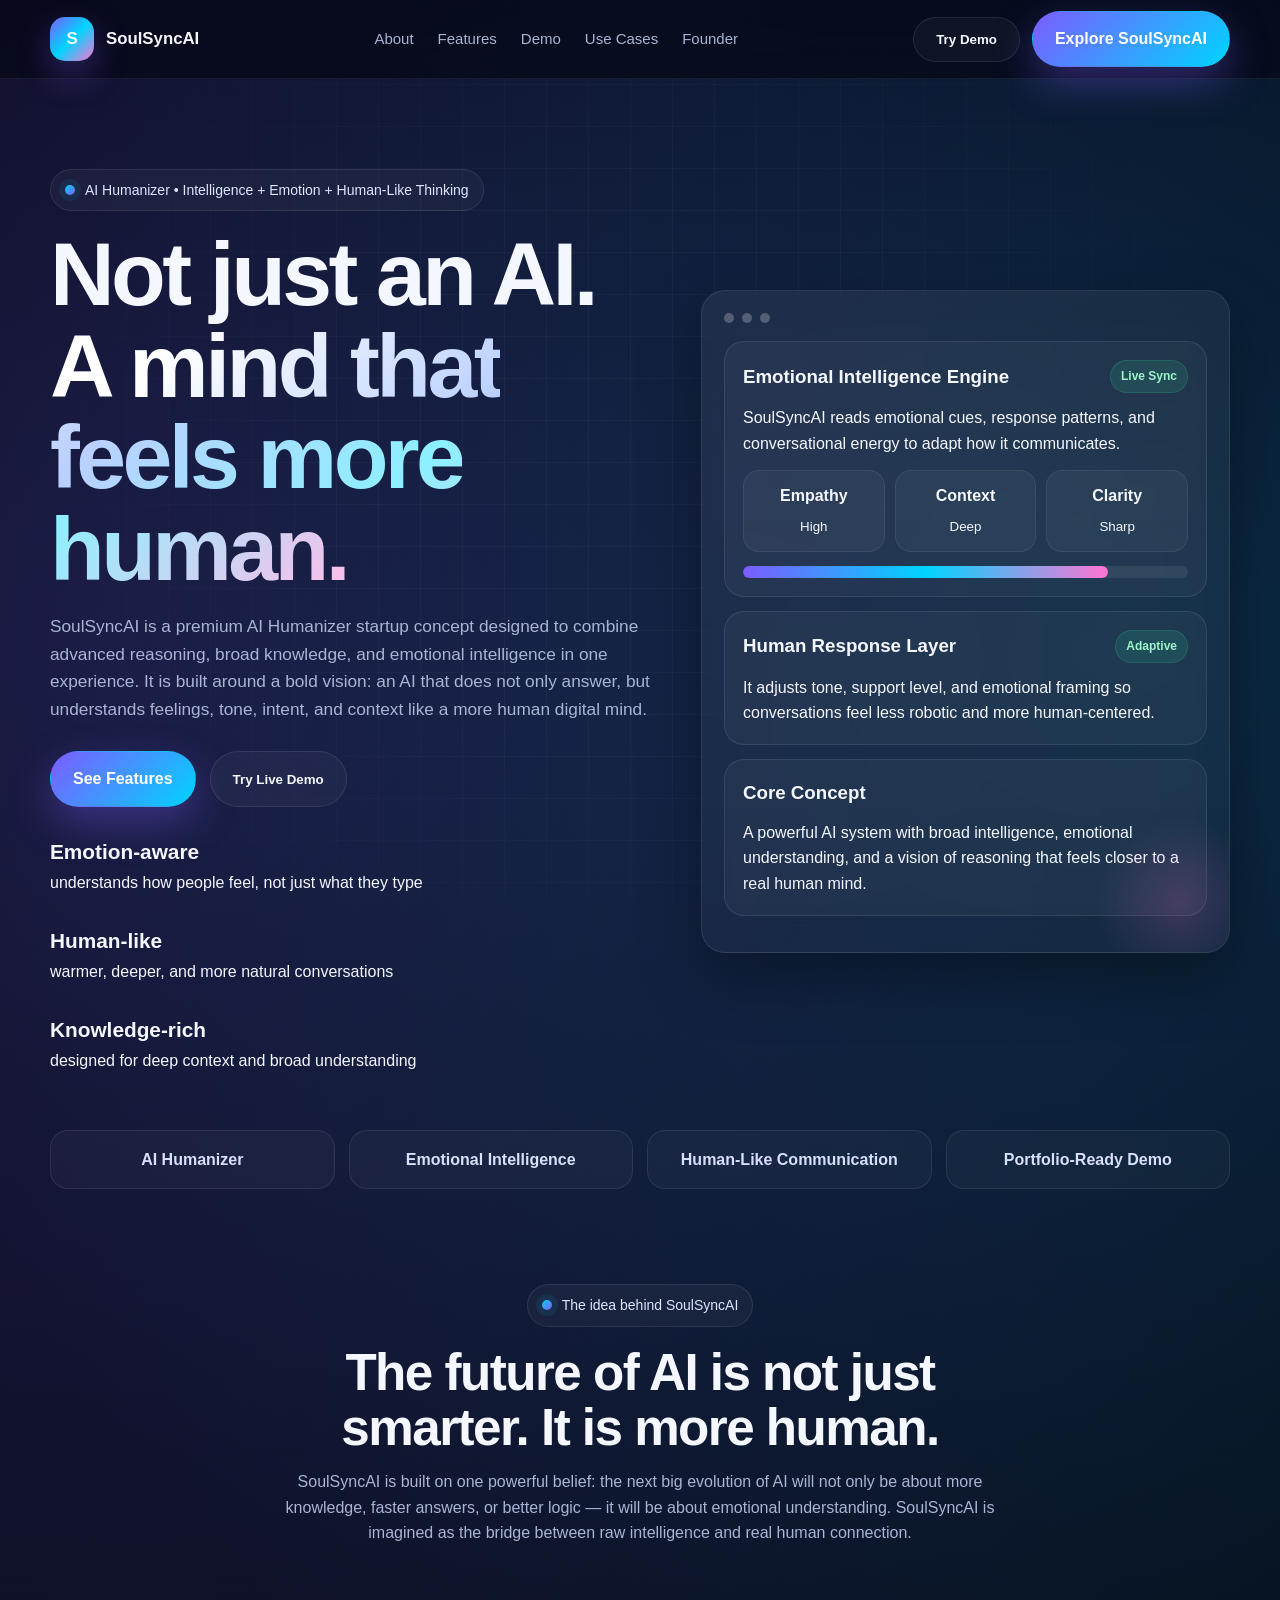
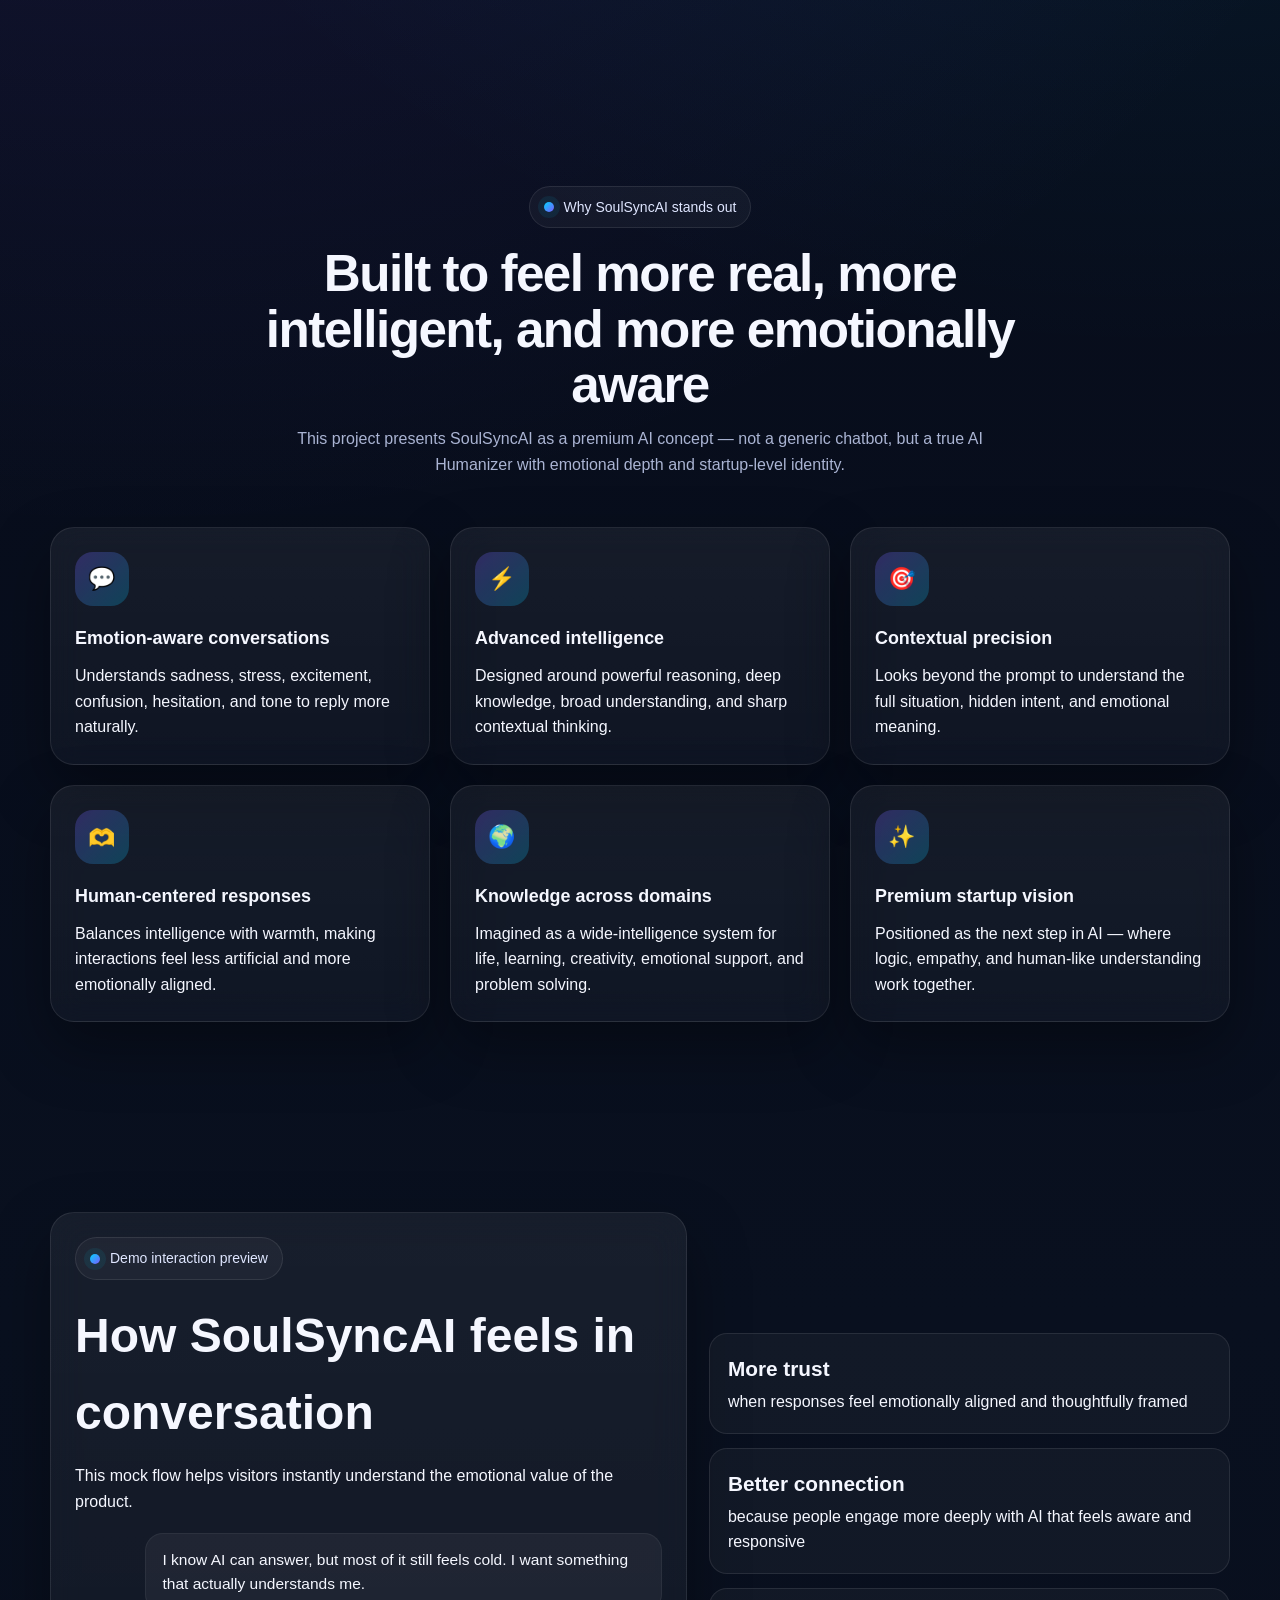
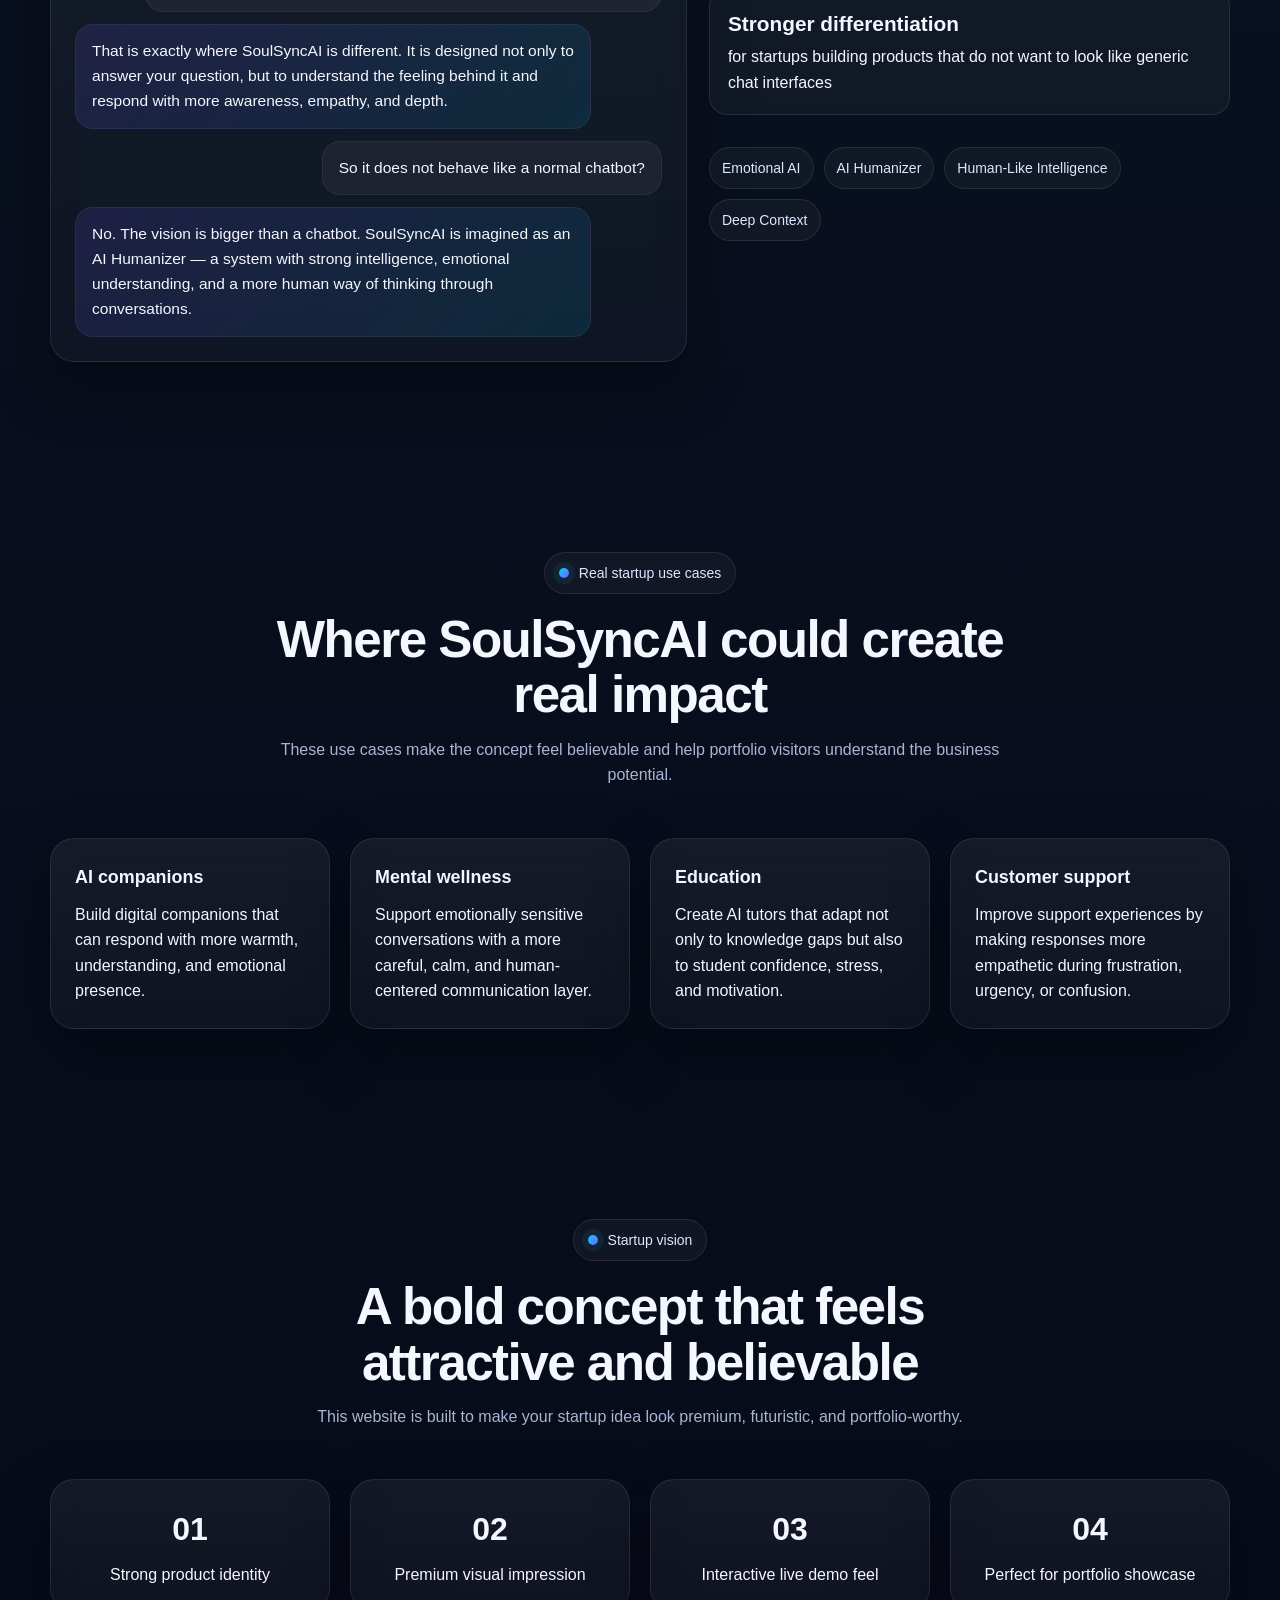
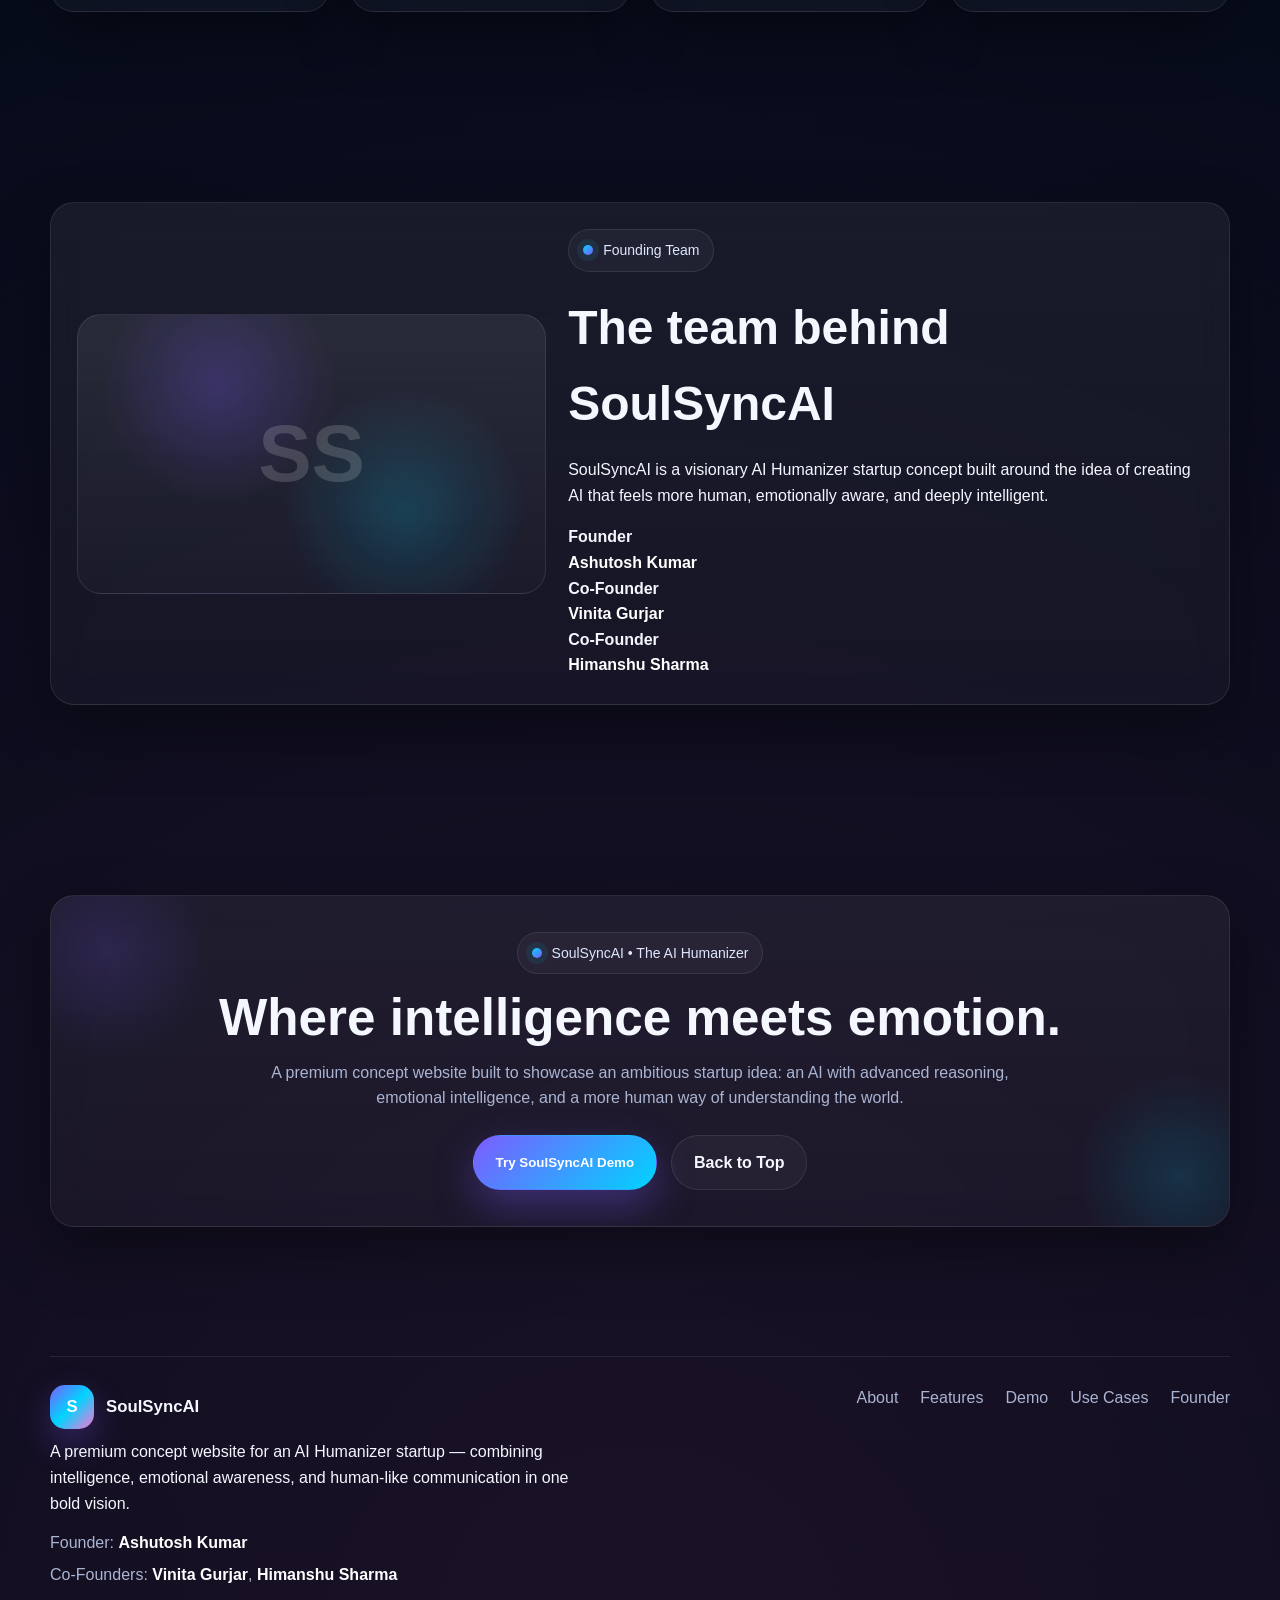
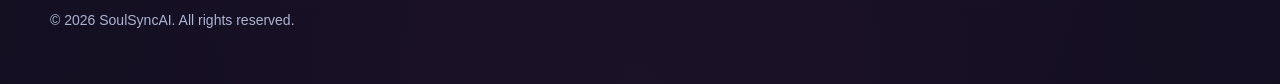
==== landingpage.html @ 304433cd "Add startup landing page" ====
<!DOCTYPE html>
<html lang="en">
<head>
  <meta charset="UTF-8" />
  <meta name="viewport" content="width=device-width, initial-scale=1.0" />
  <title>SoulSyncAI — AI Humanizer</title>
  <meta
    name="description"
    content="SoulSyncAI is an AI Humanizer concept — advanced intelligence with emotional understanding, human-like conversation, and deep contextual awareness."
  />

  <style>
    :root {
      --bg: #050816;
      --bg2: #0b1022;
      --panel: rgba(255,255,255,0.06);
      --panel2: rgba(255,255,255,0.04);
      --line: rgba(255,255,255,0.09);
      --text: #f5f7ff;
      --muted: #aab4d3;
      --soft: #dfe6ff;
      --brand: #7c5cff;
      --brand2: #00d4ff;
      --brand3: #ff74d4;
      --success: #36d99d;
      --shadow: 0 25px 60px rgba(0,0,0,0.35);
      --radius: 24px;
      --max: 1180px;
    }

    * {
      margin: 0;
      padding: 0;
      box-sizing: border-box;
    }

    html {
      scroll-behavior: smooth;
    }

    body {
      font-family: Inter, Arial, Helvetica, sans-serif;
      color: var(--text);
      background:
        radial-gradient(circle at 10% 10%, rgba(124,92,255,0.18), transparent 25%),
        radial-gradient(circle at 90% 10%, rgba(0,212,255,0.14), transparent 22%),
        radial-gradient(circle at 50% 100%, rgba(255,116,212,0.09), transparent 28%),
        linear-gradient(180deg, #050816 0%, #09101f 45%, #050816 100%);
      line-height: 1.6;
      overflow-x: hidden;
    }

    body::before {
      content: "";
      position: fixed;
      inset: 0;
      background-image:
        linear-gradient(rgba(255,255,255,0.03) 1px, transparent 1px),
        linear-gradient(90deg, rgba(255,255,255,0.03) 1px, transparent 1px);
      background-size: 42px 42px;
      mask-image: radial-gradient(circle at center, black 35%, transparent 85%);
      pointer-events: none;
      z-index: -2;
    }

    a {
      text-decoration: none;
      color: inherit;
    }

    .container {
      width: min(var(--max), calc(100% - 32px));
      margin: 0 auto;
    }

    .section {
      padding: 95px 0;
    }

    .card {
      background: linear-gradient(180deg, rgba(255,255,255,0.06), rgba(255,255,255,0.03));
      border: 1px solid var(--line);
      border-radius: var(--radius);
      box-shadow: var(--shadow);
      backdrop-filter: blur(16px);
    }

    .eyebrow {
      display: inline-flex;
      align-items: center;
      gap: 10px;
      padding: 9px 14px;
      border-radius: 999px;
      border: 1px solid var(--line);
      background: rgba(255,255,255,0.04);
      color: var(--soft);
      font-size: 14px;
    }

    .dot {
      width: 10px;
      height: 10px;
      border-radius: 999px;
      background: linear-gradient(135deg, var(--brand2), var(--brand));
      box-shadow: 0 0 0 6px rgba(0,212,255,0.08);
    }

    .btn {
      display: inline-flex;
      align-items: center;
      justify-content: center;
      gap: 10px;
      padding: 14px 22px;
      border-radius: 999px;
      font-weight: 700;
      border: 1px solid transparent;
      cursor: pointer;
      transition: 0.25s ease;
      white-space: nowrap;
    }

    .btn:hover {
      transform: translateY(-2px);
    }

    .btn-primary {
      color: white;
      background: linear-gradient(135deg, var(--brand), var(--brand2));
      box-shadow: 0 16px 40px rgba(124,92,255,0.35);
    }

    .btn-secondary {
      color: var(--text);
      border-color: var(--line);
      background: rgba(255,255,255,0.04);
    }

    .section-head {
      text-align: center;
      max-width: 760px;
      margin: 0 auto 50px;
    }

    .section-head h2 {
      font-size: clamp(2rem, 4vw, 3.5rem);
      line-height: 1.08;
      letter-spacing: -0.03em;
      margin: 18px 0 14px;
    }

    .section-head p {
      color: var(--muted);
    }

    /* Loader */
    .loader {
      position: fixed;
      inset: 0;
      background: #040612;
      display: grid;
      place-items: center;
      z-index: 5000;
      transition: opacity 0.6s ease, visibility 0.6s ease;
    }

    .loader.hide {
      opacity: 0;
      visibility: hidden;
    }

    .loader-box {
      text-align: center;
    }

    .loader-logo {
      width: 74px;
      height: 74px;
      margin: 0 auto 18px;
      border-radius: 22px;
      display: grid;
      place-items: center;
      background: linear-gradient(135deg, var(--brand), var(--brand2), var(--brand3));
      font-size: 28px;
      font-weight: 900;
      box-shadow: 0 18px 40px rgba(124,92,255,0.35);
      animation: pulse 1.4s infinite ease-in-out;
    }

    .loader-line {
      width: 220px;
      height: 10px;
      border-radius: 999px;
      background: rgba(255,255,255,0.08);
      overflow: hidden;
      margin-top: 16px;
    }

    .loader-line span {
      display: block;
      width: 40%;
      height: 100%;
      border-radius: inherit;
      background: linear-gradient(90deg, var(--brand), var(--brand2), var(--brand3));
      animation: loading 1.3s infinite ease-in-out;
    }

    @keyframes pulse {
      0%,100% { transform: scale(1); }
      50% { transform: scale(1.06); }
    }

    @keyframes loading {
      0% { transform: translateX(-100%); }
      100% { transform: translateX(350%); }
    }

    /* Navbar */
    .nav {
      position: sticky;
      top: 0;
      z-index: 1000;
      background: rgba(5,8,22,0.7);
      backdrop-filter: blur(16px);
      border-bottom: 1px solid rgba(255,255,255,0.07);
    }

    .nav-inner {
      min-height: 78px;
      display: flex;
      align-items: center;
      justify-content: space-between;
      gap: 16px;
    }

    .brand {
      display: flex;
      align-items: center;
      gap: 12px;
      font-weight: 800;
      font-size: 1.05rem;
    }

    .brand-mark {
      width: 44px;
      height: 44px;
      border-radius: 15px;
      display: grid;
      place-items: center;
      font-weight: 900;
      background: linear-gradient(135deg, var(--brand), var(--brand2), var(--brand3));
      box-shadow: 0 14px 34px rgba(124,92,255,0.32);
    }

    .nav-links {
      display: flex;
      gap: 24px;
      color: var(--muted);
      font-size: 15px;
    }

    .nav-links a:hover {
      color: var(--text);
    }

    .nav-actions {
      display: flex;
      gap: 12px;
      align-items: center;
    }

    .menu-btn {
      display: none;
      border: 1px solid var(--line);
      background: rgba(255,255,255,0.04);
      color: var(--text);
      padding: 10px 12px;
      border-radius: 14px;
      cursor: pointer;
    }

    /* Hero */
    .hero {
      padding: 90px 0 40px;
      position: relative;
    }

    .hero-grid {
      display: grid;
      grid-template-columns: 1.08fr 0.92fr;
      gap: 30px;
      align-items: center;
    }

    .hero-copy h1 {
      font-size: clamp(3rem, 7vw, 5.8rem);
      line-height: 1.02;
      letter-spacing: -0.04em;
      margin: 18px 0;
    }

    .hero-copy h1 span {
      background: linear-gradient(135deg, #ffffff 12%, #bad0ff 42%, #8cf0ff 70%, #ffbde9 100%);
      -webkit-background-clip: text;
      background-clip: text;
      color: transparent;
    }

    .hero-copy p {
      color: var(--muted);
      max-width: 700px;
      font-size: 1.08rem;
      margin-bottom: 28px;
    }

    .hero-actions {
      display: flex;
      flex-wrap: wrap;
      gap: 14px;
      margin-bottom: 28px;
    }

    .hero-stats {
      display: flex;
      flex-wrap: wrap;
      gap: 28px;
    }

    .hero-stats strong {
      display: block;
      font-size: 1.3rem;
      color: var(--text);
      margin-bottom: 2px;
    }

    .hero-panel {
      padding: 22px;
      overflow: hidden;
      position: relative;
    }

    .hero-panel::after {
      content: "";
      position: absolute;
      width: 180px;
      height: 180px;
      right: -40px;
      bottom: -40px;
      border-radius: 999px;
      background: radial-gradient(circle, rgba(255,116,212,0.18), transparent 66%);
      pointer-events: none;
    }

    .window-head {
      display: flex;
      gap: 8px;
      margin-bottom: 18px;
    }

    .window-head span {
      width: 10px;
      height: 10px;
      border-radius: 999px;
      background: rgba(255,255,255,0.24);
    }

    .panel-block {
      padding: 18px;
      border-radius: 20px;
      border: 1px solid var(--line);
      background: rgba(255,255,255,0.04);
      margin-bottom: 14px;
    }

    .panel-top {
      display: flex;
      justify-content: space-between;
      align-items: center;
      gap: 12px;
      margin-bottom: 12px;
    }

    .live-chip {
      padding: 6px 10px;
      border-radius: 999px;
      background: rgba(54,217,157,0.12);
      border: 1px solid rgba(54,217,157,0.18);
      color: #9ef4c9;
      font-size: 12px;
      font-weight: 800;
    }

    .emotion-grid {
      display: grid;
      grid-template-columns: repeat(3, 1fr);
      gap: 10px;
      margin-top: 14px;
    }

    .emotion-chip {
      text-align: center;
      padding: 12px;
      border-radius: 16px;
      background: rgba(255,255,255,0.04);
      border: 1px solid rgba(255,255,255,0.08);
    }

    .emotion-chip strong {
      display: block;
      margin-bottom: 4px;
    }

    .bar {
      height: 12px;
      border-radius: 999px;
      background: rgba(255,255,255,0.08);
      overflow: hidden;
      margin-top: 14px;
    }

    .bar span {
      display: block;
      width: 82%;
      height: 100%;
      border-radius: inherit;
      background: linear-gradient(90deg, var(--brand), var(--brand2), var(--brand3));
    }

    .proof-strip {
      display: grid;
      grid-template-columns: repeat(4, 1fr);
      gap: 14px;
      margin-top: 16px;
    }

    .proof-pill {
      padding: 16px;
      text-align: center;
      border-radius: 18px;
      border: 1px solid var(--line);
      background: rgba(255,255,255,0.03);
      color: #d8dff9;
      font-weight: 650;
    }

    /* Feature grid */
    .feature-grid, .usecase-grid, .stats-grid {
      display: grid;
      gap: 20px;
    }

    .feature-grid {
      grid-template-columns: repeat(3, 1fr);
    }

    .usecase-grid {
      grid-template-columns: repeat(4, 1fr);
    }

    .stats-grid {
      grid-template-columns: repeat(4, 1fr);
    }

    .feature-card, .usecase-card, .stat-card {
      padding: 24px;
    }

    .icon {
      width: 54px;
      height: 54px;
      border-radius: 18px;
      display: grid;
      place-items: center;
      margin-bottom: 18px;
      font-size: 22px;
      background: linear-gradient(135deg, rgba(124,92,255,0.28), rgba(0,212,255,0.22));
    }

    .feature-card h3, .usecase-card h3 {
      margin-bottom: 10px;
      font-size: 1.12rem;
    }

    /* Demo */
    .showcase {
      display: grid;
      grid-template-columns: 1.1fr 0.9fr;
      gap: 22px;
      align-items: center;
    }

    .conversation-box {
      padding: 24px;
    }

    .conversation {
      display: grid;
      gap: 12px;
      margin-top: 18px;
    }

    .bubble {
      max-width: 88%;
      padding: 14px 16px;
      border-radius: 18px;
      font-size: 0.97rem;
      border: 1px solid rgba(255,255,255,0.06);
    }

    .bubble.user {
      margin-left: auto;
      background: rgba(255,255,255,0.05);
    }

    .bubble.ai {
      background: linear-gradient(135deg, rgba(124,92,255,0.14), rgba(0,212,255,0.10));
    }

    .metric-stack {
      display: grid;
      gap: 14px;
    }

    .metric-card {
      padding: 18px;
      border-radius: 18px;
      border: 1px solid var(--line);
      background: rgba(255,255,255,0.04);
    }

    .metric-card strong {
      display: block;
      font-size: 1.3rem;
      margin-bottom: 4px;
    }

    .tag-list {
      display: flex;
      flex-wrap: wrap;
      gap: 10px;
      margin-top: 18px;
    }

    .tag {
      padding: 9px 12px;
      border-radius: 999px;
      background: rgba(255,255,255,0.04);
      border: 1px solid var(--line);
      color: var(--soft);
      font-size: 14px;
    }

    .stat-card {
      text-align: center;
    }

    .stat-card h3 {
      font-size: 2rem;
      margin-bottom: 6px;
    }

    /* Founder */
    .founder-box {
      display: grid;
      grid-template-columns: 0.85fr 1.15fr;
      gap: 22px;
      align-items: center;
      padding: 26px;
    }

    .founder-photo {
      min-height: 280px;
      border-radius: 24px;
      border: 1px solid var(--line);
      background:
        radial-gradient(circle at 30% 25%, rgba(124,92,255,0.25), transparent 30%),
        radial-gradient(circle at 70% 70%, rgba(0,212,255,0.18), transparent 32%),
        linear-gradient(180deg, rgba(255,255,255,0.08), rgba(255,255,255,0.02));
      display: grid;
      place-items: center;
      font-size: 80px;
      font-weight: 900;
      color: rgba(255,255,255,0.16);
    }

    /* CTA */
    .cta {
      padding: 36px;
      text-align: center;
      position: relative;
      overflow: hidden;
    }

    .cta::before,
    .cta::after {
      content: "";
      position: absolute;
      border-radius: 999px;
      pointer-events: none;
    }

    .cta::before {
      width: 230px;
      height: 230px;
      left: -60px;
      top: -60px;
      background: radial-gradient(circle, rgba(124,92,255,0.16), transparent 66%);
    }

    .cta::after {
      width: 220px;
      height: 220px;
      right: -60px;
      bottom: -60px;
      background: radial-gradient(circle, rgba(0,212,255,0.14), transparent 66%);
    }

    .cta h2 {
      font-size: clamp(2rem, 4vw, 3.2rem);
      line-height: 1.08;
      margin: 16px 0 14px;
    }

    footer {
      padding: 34px 0 52px;
    }

    .footer-grid {
      display: grid;
      grid-template-columns: 1.1fr 0.9fr;
      gap: 20px;
      padding-top: 28px;
      border-top: 1px solid var(--line);
    }

    .footer-links {
      display: flex;
      justify-content: flex-end;
      gap: 22px;
      flex-wrap: wrap;
      color: var(--muted);
    }

    /* Modal */
    .modal {
      position: fixed;
      inset: 0;
      background: rgba(4, 7, 18, 0.76);
      display: none;
      align-items: center;
      justify-content: center;
      padding: 20px;
      z-index: 3000;
    }

    .modal.show {
      display: flex;
    }

    .modal-card {
      width: min(720px, 100%);
      border-radius: 28px;
      border: 1px solid var(--line);
      background: linear-gradient(180deg, rgba(12,18,35,0.96), rgba(7,11,24,0.96));
      box-shadow: 0 30px 70px rgba(0,0,0,0.45);
      overflow: hidden;
    }

    .modal-head {
      display: flex;
      justify-content: space-between;
      align-items: center;
      padding: 18px 20px;
      border-bottom: 1px solid var(--line);
    }

    .close-btn {
      background: transparent;
      border: none;
      color: var(--text);
      font-size: 24px;
      cursor: pointer;
    }

    .demo-body {
      padding: 20px;
    }

    .demo-screen {
      min-height: 280px;
      border-radius: 20px;
      border: 1px solid var(--line);
      background: rgba(255,255,255,0.03);
      padding: 16px;
      margin-bottom: 16px;
      display: grid;
      gap: 12px;
      align-content: start;
    }

    .demo-bubble {
      max-width: 86%;
      padding: 12px 14px;
      border-radius: 16px;
      border: 1px solid rgba(255,255,255,0.06);
      font-size: 0.95rem;
    }

    .demo-bubble.user {
      margin-left: auto;
      background: rgba(255,255,255,0.06);
    }

    .demo-bubble.ai {
      background: linear-gradient(135deg, rgba(124,92,255,0.16), rgba(0,212,255,0.10));
    }

    .demo-actions {
      display: flex;
      flex-wrap: wrap;
      gap: 10px;
    }

    .demo-chip {
      padding: 10px 14px;
      border-radius: 999px;
      border: 1px solid var(--line);
      background: rgba(255,255,255,0.04);
      color: var(--soft);
      cursor: pointer;
      font-size: 14px;
      transition: 0.2s ease;
    }

    .demo-chip:hover {
      transform: translateY(-2px);
      border-color: rgba(124,92,255,0.45);
    }

    /* Reveal */
    .fade-up {
      opacity: 0;
      transform: translateY(28px);
      transition: opacity 0.8s ease, transform 0.8s ease;
    }

    .fade-up.show {
      opacity: 1;
      transform: translateY(0);
    }

    @media (max-width: 1080px) {
      .hero-grid,
      .feature-grid,
      .usecase-grid,
      .stats-grid,
      .proof-strip,
      .showcase,
      .founder-box,
      .footer-grid {
        grid-template-columns: repeat(2, 1fr);
      }

      .showcase,
      .founder-box {
        grid-template-columns: 1fr;
      }
    }

    @media (max-width: 820px) {
      .nav-inner {
        flex-wrap: wrap;
        padding: 14px 0;
      }

      .menu-btn {
        display: inline-flex;
      }

      .nav-links {
        display: none;
        width: 100%;
        flex-direction: column;
        align-items: flex-start;
        gap: 12px;
        padding: 10px 0 6px;
      }

      .nav-links.show {
        display: flex;
      }

      .nav-actions {
        margin-left: auto;
      }

      .hero-grid,
      .feature-grid,
      .usecase-grid,
      .stats-grid,
      .proof-strip,
      .footer-grid {
        grid-template-columns: 1fr;
      }

      .hero {
        padding-top: 48px;
      }

      .hero-copy h1 {
        font-size: clamp(2.5rem, 10vw, 4rem);
      }

      .emotion-grid {
        grid-template-columns: 1fr;
      }

      .footer-links {
        justify-content: flex-start;
      }
    }
  </style>
</head>
<body>

  <!-- Loader -->
  <div class="loader" id="loader">
    <div class="loader-box">
      <div class="brand-mark">
  <svg viewBox="0 0 64 64" aria-hidden="true">
    <defs>
      <linearGradient id="soulsyncGrad" x1="0%" y1="0%" x2="100%" y2="100%">
        <stop offset="0%" stop-color="#7c5cff"/>
        <stop offset="50%" stop-color="#00d4ff"/>
        <stop offset="100%" stop-color="#ff74d4"/>
      </linearGradient>
    </defs>

    <!-- Outer rounded square glow shape -->
    <rect x="6" y="6" width="52" height="52" rx="16" fill="url(#soulsyncGrad)" opacity="0.18"/>

    <!-- Brain / human connection style mark -->
    <path d="M24 20
             C18 20, 16 25, 18 29
             C15 31, 15 36, 19 38
             C19 43, 23 46, 27 45
             C29 48, 35 48, 37 45
             C42 46, 46 42, 45 38
             C49 36, 49 31, 46 29
             C48 25, 46 20, 40 20
             C38 17, 33 16, 30 18
             C28 16, 23 17, 24 20Z"
          fill="none"
          stroke="url(#soulsyncGrad)"
          stroke-width="3.2"
          stroke-linecap="round"
          stroke-linejoin="round"/>

    <!-- Center heart / soul -->
    <path d="M32 39
             C31 37, 26 34, 26 30
             C26 27.8, 27.8 26, 30 26
             C31.4 26, 32.4 26.8, 33 27.8
             C33.6 26.8, 34.6 26, 36 26
             C38.2 26, 40 27.8, 40 30
             C40 34, 35 37, 34 39
             Z"
          fill="url(#soulsyncGrad)"/>

    <!-- Connection nodes -->
    <circle cx="22" cy="27" r="1.8" fill="#ffffff"/>
    <circle cx="42" cy="27" r="1.8" fill="#ffffff"/>
    <circle cx="24" cy="37" r="1.8" fill="#ffffff"/>
    <circle cx="40" cy="37" r="1.8" fill="#ffffff"/>
  </svg>
</div>
      <h2>SoulSyncAI</h2>
      <p style="color:#aab4d3; margin-top:8px;">Loading the future of emotional AI...</p>
      <div class="loader-line"><span></span></div>
    </div>
  </div>

  <!-- Navbar -->
  <nav class="nav">
    <div class="container nav-inner">
      <a href="#home" class="brand">
        <div class="brand-mark">S</div>
        <span>SoulSyncAI</span>
      </a>

      <button class="menu-btn" id="menuBtn">☰</button>

      <div class="nav-links" id="navLinks">
        <a href="#about">About</a>
        <a href="#features">Features</a>
        <a href="#demo">Demo</a>
        <a href="#usecases">Use Cases</a>
        <a href="#founder">Founder</a>
      </div>

      <div class="nav-actions">
        <button class="btn btn-secondary" id="openDemoTop">Try Demo</button>
        <a href="#cta" class="btn btn-primary">Explore SoulSyncAI</a>
      </div>
    </div>
  </nav>

  <!-- Hero -->
  <header class="hero" id="home">
    <div class="container hero-grid">
      <div class="hero-copy fade-up">
        <div class="eyebrow">
          <span class="dot"></span>
          AI Humanizer • Intelligence + Emotion + Human-Like Thinking
        </div>

        <h1>Not just an AI.<br><span>A mind that feels more human.</span></h1>

        <p>
          SoulSyncAI is a premium AI Humanizer startup concept designed to combine advanced reasoning,
          broad knowledge, and emotional intelligence in one experience. It is built around a bold vision:
          an AI that does not only answer, but understands feelings, tone, intent, and context like a more human digital mind.
        </p>

        <div class="hero-actions">
          <a href="#features" class="btn btn-primary">See Features</a>
          <button class="btn btn-secondary" id="openDemoHero">Try Live Demo</button>
        </div>

        <div class="hero-stats">
          <div>
            <strong>Emotion-aware</strong>
            <span>understands how people feel, not just what they type</span>
          </div>
          <div>
            <strong>Human-like</strong>
            <span>warmer, deeper, and more natural conversations</span>
          </div>
          <div>
            <strong>Knowledge-rich</strong>
            <span>designed for deep context and broad understanding</span>
          </div>
        </div>
      </div>

      <div class="card hero-panel fade-up">
        <div class="window-head">
          <span></span><span></span><span></span>
        </div>

        <div class="panel-block">
          <div class="panel-top">
            <h3>Emotional Intelligence Engine</h3>
            <span class="live-chip">Live Sync</span>
          </div>
          <p>
            SoulSyncAI reads emotional cues, response patterns, and conversational energy
            to adapt how it communicates.
          </p>

          <div class="emotion-grid">
            <div class="emotion-chip">
              <strong>Empathy</strong>
              <small>High</small>
            </div>
            <div class="emotion-chip">
              <strong>Context</strong>
              <small>Deep</small>
            </div>
            <div class="emotion-chip">
              <strong>Clarity</strong>
              <small>Sharp</small>
            </div>
          </div>

          <div class="bar"><span></span></div>
        </div>

        <div class="panel-block">
          <div class="panel-top">
            <h3>Human Response Layer</h3>
            <span class="live-chip">Adaptive</span>
          </div>
          <p>
            It adjusts tone, support level, and emotional framing so conversations feel less robotic
            and more human-centered.
          </p>
        </div>

        <div class="panel-block">
          <div class="panel-top">
            <h3>Core Concept</h3>
          </div>
          <p>
            A powerful AI system with broad intelligence, emotional understanding,
            and a vision of reasoning that feels closer to a real human mind.
          </p>
        </div>
      </div>
    </div>
  </header>

  <!-- Proof strip -->
  <section class="container fade-up">
    <div class="proof-strip">
      <div class="proof-pill">AI Humanizer</div>
      <div class="proof-pill">Emotional Intelligence</div>
      <div class="proof-pill">Human-Like Communication</div>
      <div class="proof-pill">Portfolio-Ready Demo</div>
    </div>
  </section>

  <!-- About -->
  <section class="section" id="about">
    <div class="container">
      <div class="section-head fade-up">
        <div class="eyebrow">
          <span class="dot"></span>
          The idea behind SoulSyncAI
        </div>
        <h2>The future of AI is not just smarter. It is more human.</h2>
        <p>
          SoulSyncAI is built on one powerful belief: the next big evolution of AI will not only be about
          more knowledge, faster answers, or better logic — it will be about emotional understanding.
          SoulSyncAI is imagined as the bridge between raw intelligence and real human connection.
        </p>
      </div>
    </div>
  </section>

  <!-- Features -->
  <section class="section" id="features">
    <div class="container">
      <div class="section-head fade-up">
        <div class="eyebrow">
          <span class="dot"></span>
          Why SoulSyncAI stands out
        </div>
        <h2>Built to feel more real, more intelligent, and more emotionally aware</h2>
        <p>
          This project presents SoulSyncAI as a premium AI concept — not a generic chatbot,
          but a true AI Humanizer with emotional depth and startup-level identity.
        </p>
      </div>

      <div class="feature-grid">
        <div class="card feature-card fade-up">
          <div class="icon">💬</div>
          <h3>Emotion-aware conversations</h3>
          <p>Understands sadness, stress, excitement, confusion, hesitation, and tone to reply more naturally.</p>
        </div>

        <div class="card feature-card fade-up">
          <div class="icon">⚡</div>
          <h3>Advanced intelligence</h3>
          <p>Designed around powerful reasoning, deep knowledge, broad understanding, and sharp contextual thinking.</p>
        </div>

        <div class="card feature-card fade-up">
          <div class="icon">🎯</div>
          <h3>Contextual precision</h3>
          <p>Looks beyond the prompt to understand the full situation, hidden intent, and emotional meaning.</p>
        </div>

        <div class="card feature-card fade-up">
          <div class="icon">🫶</div>
          <h3>Human-centered responses</h3>
          <p>Balances intelligence with warmth, making interactions feel less artificial and more emotionally aligned.</p>
        </div>

        <div class="card feature-card fade-up">
          <div class="icon">🌍</div>
          <h3>Knowledge across domains</h3>
          <p>Imagined as a wide-intelligence system for life, learning, creativity, emotional support, and problem solving.</p>
        </div>

        <div class="card feature-card fade-up">
          <div class="icon">✨</div>
          <h3>Premium startup vision</h3>
          <p>Positioned as the next step in AI — where logic, empathy, and human-like understanding work together.</p>
        </div>
      </div>
    </div>
  </section>

  <!-- Demo -->
  <section class="section" id="demo">
    <div class="container showcase">
      <div class="card conversation-box fade-up">
        <div class="eyebrow">
          <span class="dot"></span>
          Demo interaction preview
        </div>
        <h2 style="font-size: clamp(2rem, 4vw, 3rem); margin: 18px 0 12px;">
          How SoulSyncAI feels in conversation
        </h2>
        <p>
          This mock flow helps visitors instantly understand the emotional value of the product.
        </p>

        <div class="conversation">
          <div class="bubble user">
            I know AI can answer, but most of it still feels cold. I want something that actually understands me.
          </div>
          <div class="bubble ai">
            That is exactly where SoulSyncAI is different. It is designed not only to answer your question,
            but to understand the feeling behind it and respond with more awareness, empathy, and depth.
          </div>
          <div class="bubble user">
            So it does not behave like a normal chatbot?
          </div>
          <div class="bubble ai">
            No. The vision is bigger than a chatbot. SoulSyncAI is imagined as an AI Humanizer —
            a system with strong intelligence, emotional understanding, and a more human way of thinking through conversations.
          </div>
        </div>
      </div>

      <div class="metric-stack fade-up">
        <div class="metric-card">
          <strong>More trust</strong>
          <span>when responses feel emotionally aligned and thoughtfully framed</span>
        </div>
        <div class="metric-card">
          <strong>Better connection</strong>
          <span>because people engage more deeply with AI that feels aware and responsive</span>
        </div>
        <div class="metric-card">
          <strong>Stronger differentiation</strong>
          <span>for startups building products that do not want to look like generic chat interfaces</span>
        </div>
        <div class="tag-list">
          <span class="tag">Emotional AI</span>
          <span class="tag">AI Humanizer</span>
          <span class="tag">Human-Like Intelligence</span>
          <span class="tag">Deep Context</span>
        </div>
      </div>
    </div>
  </section>

  <!-- Use cases -->
  <section class="section" id="usecases">
    <div class="container">
      <div class="section-head fade-up">
        <div class="eyebrow">
          <span class="dot"></span>
          Real startup use cases
        </div>
        <h2>Where SoulSyncAI could create real impact</h2>
        <p>
          These use cases make the concept feel believable and help portfolio visitors understand the business potential.
        </p>
      </div>

      <div class="usecase-grid">
        <div class="card usecase-card fade-up">
          <h3>AI companions</h3>
          <p>Build digital companions that can respond with more warmth, understanding, and emotional presence.</p>
        </div>

        <div class="card usecase-card fade-up">
          <h3>Mental wellness</h3>
          <p>Support emotionally sensitive conversations with a more careful, calm, and human-centered communication layer.</p>
        </div>

        <div class="card usecase-card fade-up">
          <h3>Education</h3>
          <p>Create AI tutors that adapt not only to knowledge gaps but also to student confidence, stress, and motivation.</p>
        </div>

        <div class="card usecase-card fade-up">
          <h3>Customer support</h3>
          <p>Improve support experiences by making responses more empathetic during frustration, urgency, or confusion.</p>
        </div>
      </div>
    </div>
  </section>

  <!-- Stats -->
  <section class="section">
    <div class="container">
      <div class="section-head fade-up">
        <div class="eyebrow">
          <span class="dot"></span>
          Startup vision
        </div>
        <h2>A bold concept that feels attractive and believable</h2>
        <p>
          This website is built to make your startup idea look premium, futuristic, and portfolio-worthy.
        </p>
      </div>

      <div class="stats-grid">
        <div class="card stat-card fade-up">
          <h3>01</h3>
          <p>Strong product identity</p>
        </div>
        <div class="card stat-card fade-up">
          <h3>02</h3>
          <p>Premium visual impression</p>
        </div>
        <div class="card stat-card fade-up">
          <h3>03</h3>
          <p>Interactive live demo feel</p>
        </div>
        <div class="card stat-card fade-up">
          <h3>04</h3>
          <p>Perfect for portfolio showcase</p>
        </div>
      </div>
    </div>
  </section>

  <!-- Founder -->
<section class="section" id="founder">
  <div class="container">
    <div class="card founder-box fade-up">
      <div class="founder-photo">SS</div>

      <div>
        <div class="eyebrow">
          <span class="dot"></span>
          Founding Team
        </div>

        <h2 style="font-size: clamp(2rem, 4vw, 3rem); margin: 18px 0 14px;">
          The team behind SoulSyncAI
        </h2>

        <p style="margin-bottom: 16px;">
          SoulSyncAI is a visionary AI Humanizer startup concept built around the idea of creating
          AI that feels more human, emotionally aware, and deeply intelligent.
        </p>

        <div class="team-list">
          <div class="team-member">
            <h4>Founder</h4>
            <p><strong style="color:white;">Ashutosh Kumar</strong></p>
          </div>

          <div class="team-member">
            <h4>Co-Founder</h4>
            <p><strong style="color:white;">Vinita Gurjar</strong></p>
          </div>

          <div class="team-member">
            <h4>Co-Founder</h4>
            <p><strong style="color:white;">Himanshu Sharma</strong></p>
          </div>
        </div>
      </div>
    </div>
  </div>
</section>

  <!-- CTA -->
  <section class="section">
    <div class="container">
      <div class="card cta fade-up" id="cta">
        <div class="eyebrow" style="justify-content:center;">
          <span class="dot"></span>
          SoulSyncAI • The AI Humanizer
        </div>
        <h2>Where intelligence meets emotion.</h2>
        <p style="max-width: 760px; margin: 0 auto 24px; color: var(--muted);">
          A premium concept website built to showcase an ambitious startup idea:
          an AI with advanced reasoning, emotional intelligence, and a more human way of understanding the world.
        </p>
        <div style="display:flex; gap:14px; justify-content:center; flex-wrap:wrap; position:relative; z-index:1;">
          <button class="btn btn-primary" id="openDemoBottom">Try SoulSyncAI Demo</button>
          <a href="#home" class="btn btn-secondary">Back to Top</a>
        </div>
      </div>
    </div>
  </section>

  <!-- Footer -->
  <footer>
    <div class="container footer-grid">
      <div>
        <div class="brand" style="margin-bottom: 10px;">
          <div class="brand-mark">S</div>
          <span>SoulSyncAI</span>
        </div>
        <p style="max-width: 520px;">
          A premium concept website for an AI Humanizer startup — combining intelligence,
          emotional awareness, and human-like communication in one bold vision.
        </p>
       <div style="margin-top: 14px; color: var(--muted); display:grid; gap:6px;">
  <p>Founder: <strong style="color:white;">Ashutosh Kumar</strong></p>
  <p>Co-Founders: <strong style="color:white;">Vinita Gurjar</strong>, <strong style="color:white;">Himanshu Sharma</strong></p>
</div>
      </div>

      <div class="footer-links">
        <a href="#about">About</a>
        <a href="#features">Features</a>
        <a href="#demo">Demo</a>
        <a href="#usecases">Use Cases</a>
        <a href="#founder">Founder</a>
      </div>
    </div>

    <div class="container" style="margin-top: 22px; color: var(--muted); font-size: 14px;">
      © 2026 SoulSyncAI. All rights reserved.
    </div>
  </footer>

  <!-- Demo Modal -->
  <div class="modal" id="demoModal">
    <div class="modal-card">
      <div class="modal-head">
        <div>
          <strong style="font-size:1.05rem;">SoulSyncAI Demo</strong><br>
          <small style="color: var(--muted);">Interactive emotional AI preview</small>
        </div>
        <button class="close-btn" id="closeModal">&times;</button>
      </div>

      <div class="demo-body">
        <div class="demo-screen" id="demoScreen">
          <div class="demo-bubble ai">Hello, I’m SoulSyncAI. Choose a prompt below and I’ll respond with emotional awareness.</div>
        </div>

        <div class="demo-actions">
          <button class="demo-chip" data-prompt="I feel stressed about my future.">I feel stressed</button>
          <button class="demo-chip" data-prompt="Can you motivate me?">Motivate me</button>
          <button class="demo-chip" data-prompt="Explain AI Humanizer simply.">Explain SoulSyncAI</button>
          <button class="demo-chip" data-prompt="I feel lonely today.">I feel lonely</button>
        </div>
      </div>
    </div>
  </div>

  <script>
    // Loader
    window.addEventListener("load", () => {
      const loader = document.getElementById("loader");
      setTimeout(() => {
        loader.classList.add("hide");
      }, 1200);
    });

    // Mobile menu
    const menuBtn = document.getElementById("menuBtn");
    const navLinks = document.getElementById("navLinks");

    menuBtn.addEventListener("click", () => {
      navLinks.classList.toggle("show");
    });

    // Reveal animation
    const observer = new IntersectionObserver((entries) => {
      entries.forEach(entry => {
        if (entry.isIntersecting) {
          entry.target.classList.add("show");
        }
      });
    }, { threshold: 0.12 });

    document.querySelectorAll(".fade-up").forEach(el => observer.observe(el));

    // Modal
    const demoModal = document.getElementById("demoModal");
    const openButtons = [
      document.getElementById("openDemoTop"),
      document.getElementById("openDemoHero"),
      document.getElementById("openDemoBottom")
    ];
    const closeModal = document.getElementById("closeModal");
    const demoScreen = document.getElementById("demoScreen");

    openButtons.forEach(btn => {
      btn.addEventListener("click", () => {
        demoModal.classList.add("show");
      });
    });

    closeModal.addEventListener("click", () => {
      demoModal.classList.remove("show");
    });

    demoModal.addEventListener("click", (e) => {
      if (e.target === demoModal) {
        demoModal.classList.remove("show");
      }
    });

    // Demo responses
    const responses = {
      "I feel stressed about my future.": "I understand that pressure can feel heavy. When the future feels uncertain, the mind often magnifies fear. Let’s slow it down—your future is not built in one day. It is built through small, consistent actions. You do not need to figure out everything right now; you only need the next clear step.",
      "Can you motivate me?": "Of course. You are closer than you think. Growth often feels slow while it is happening, but small effort compounds into big change. Keep moving. Even on the days you feel average, consistency is building the version of you that you want to become.",
      "Explain AI Humanizer simply.": "An AI Humanizer is an AI system designed to feel more human in conversation. It does not only answer questions—it also tries to understand tone, emotion, and context so its replies feel more natural, aware, and emotionally aligned.",
      "I feel lonely today.": "I’m sorry you’re feeling that way. Loneliness can feel very deep, especially when you want connection but feel emotionally distant. What matters right now is that your feeling is real, and it deserves care—not judgment. Sometimes even one meaningful conversation, one calming activity, or one honest moment with yourself can help lighten that weight."
    };

    function addBubble(text, type) {
      const bubble = document.createElement("div");
      bubble.className = `demo-bubble ${type}`;
      bubble.textContent = text;
      demoScreen.appendChild(bubble);
      demoScreen.scrollTop = demoScreen.scrollHeight;
    }

    function typeAIResponse(text) {
      const bubble = document.createElement("div");
      bubble.className = "demo-bubble ai";
      demoScreen.appendChild(bubble);

      let i = 0;
      const interval = setInterval(() => {
        bubble.textContent += text.charAt(i);
        i++;
        demoScreen.scrollTop = demoScreen.scrollHeight;
        if (i >= text.length) clearInterval(interval);
      }, 18);
    }

    document.querySelectorAll(".demo-chip").forEach(chip => {
      chip.addEventListener("click", () => {
        const prompt = chip.dataset.prompt;
        addBubble(prompt, "user");
        setTimeout(() => {
          typeAIResponse(responses[prompt]);
        }, 350);
      });
    });
  </script>
</body>
</html>
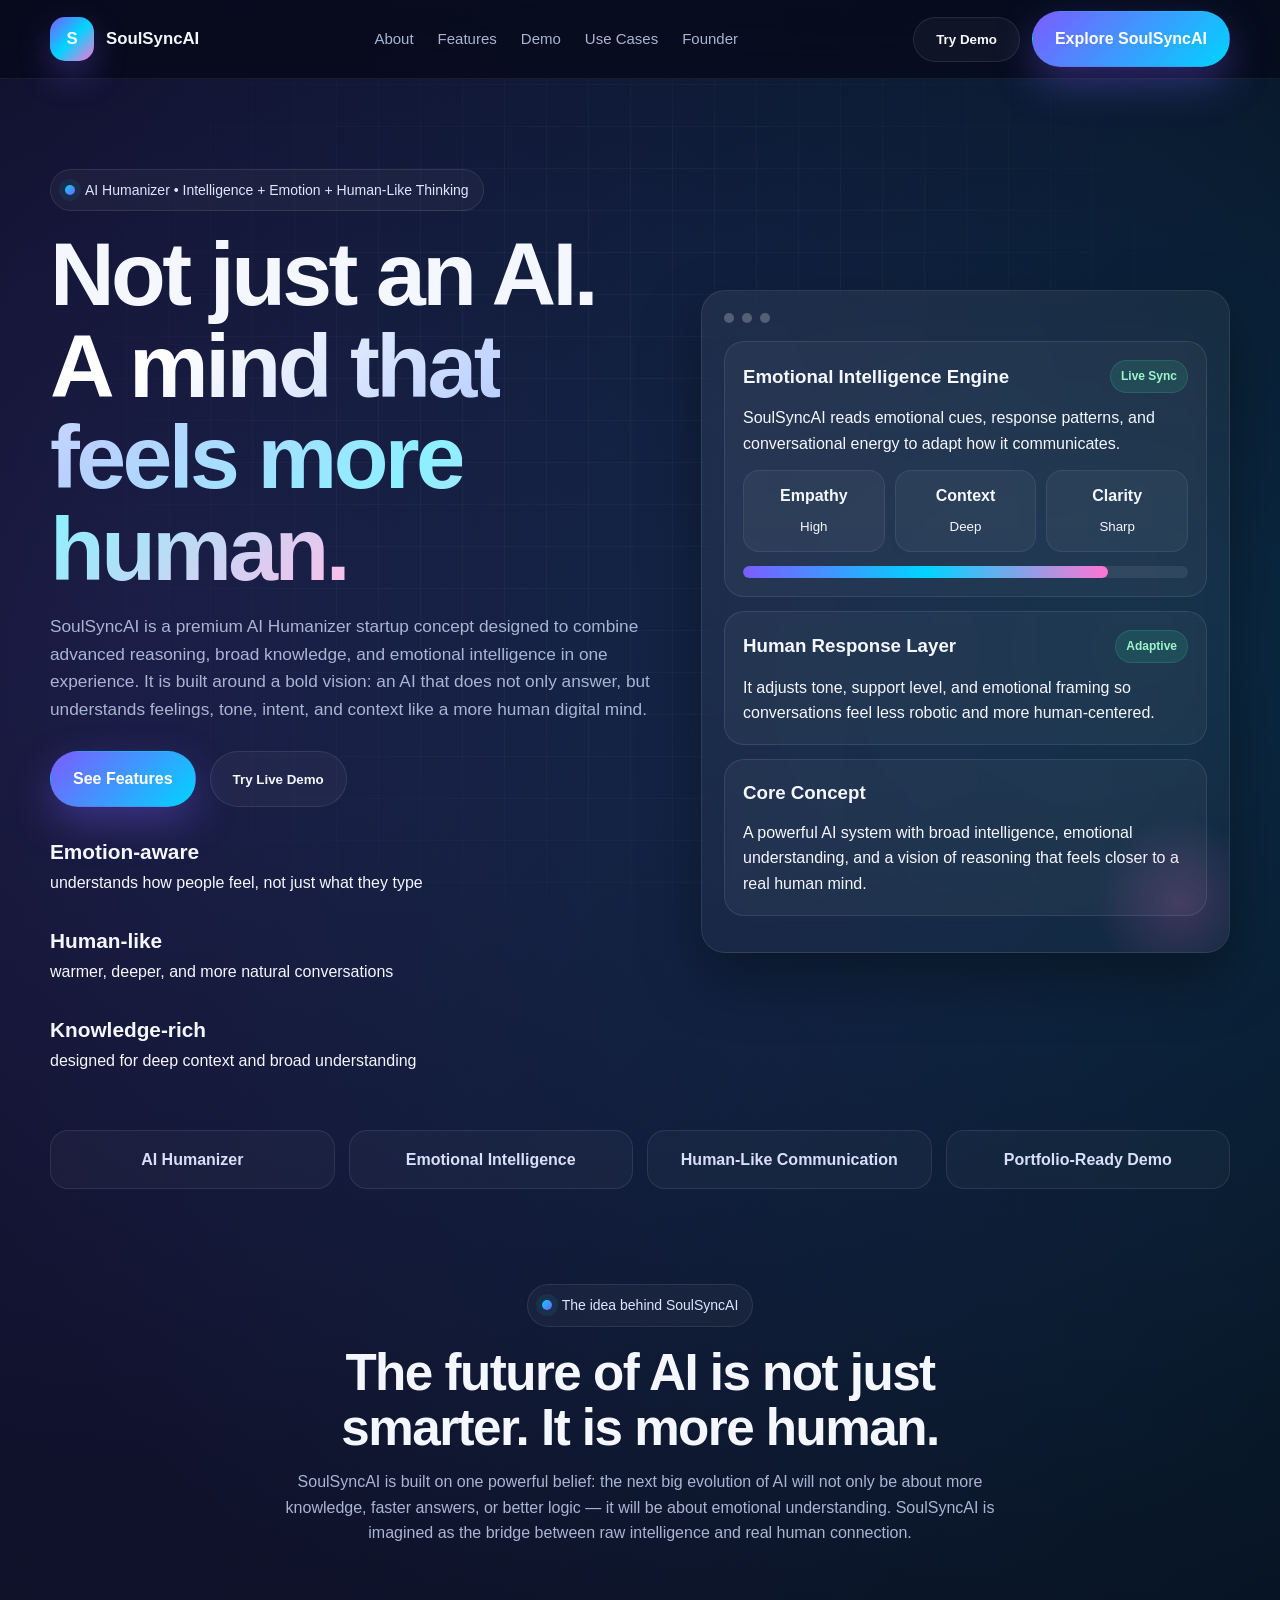
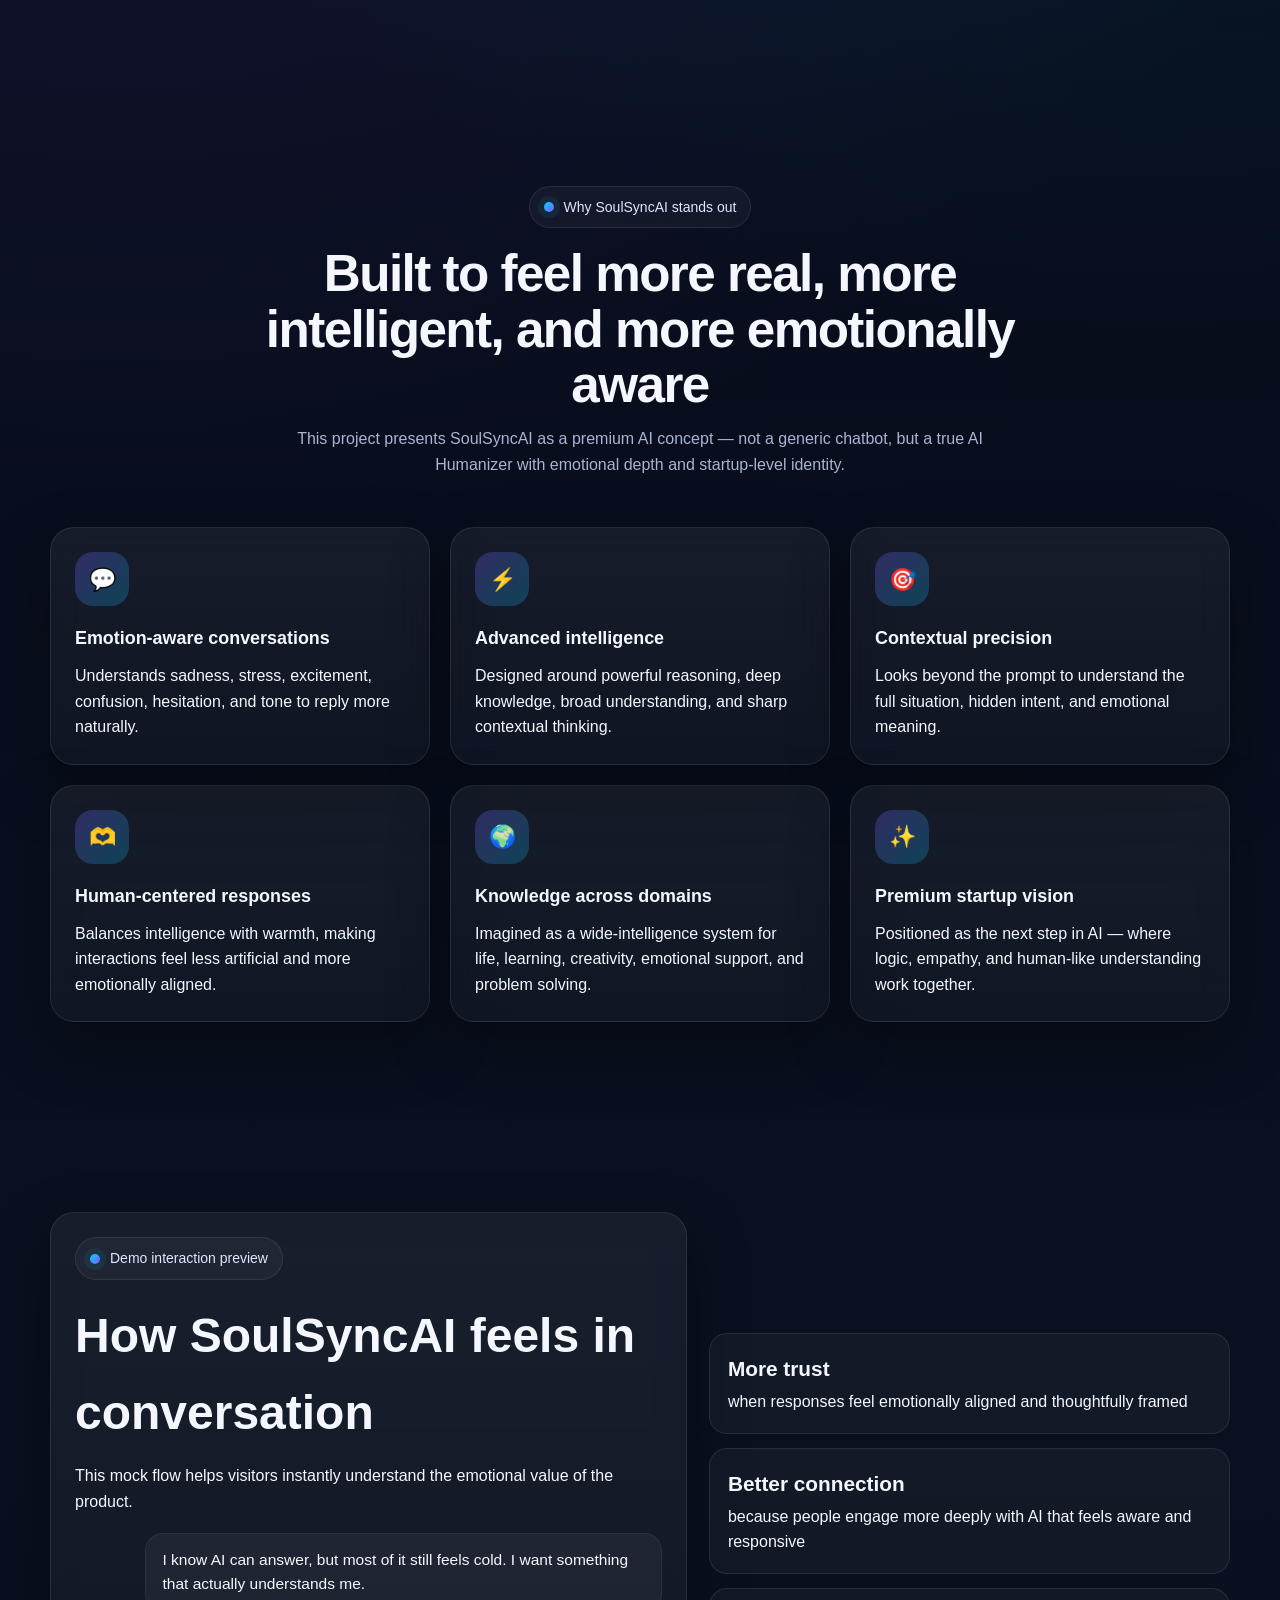
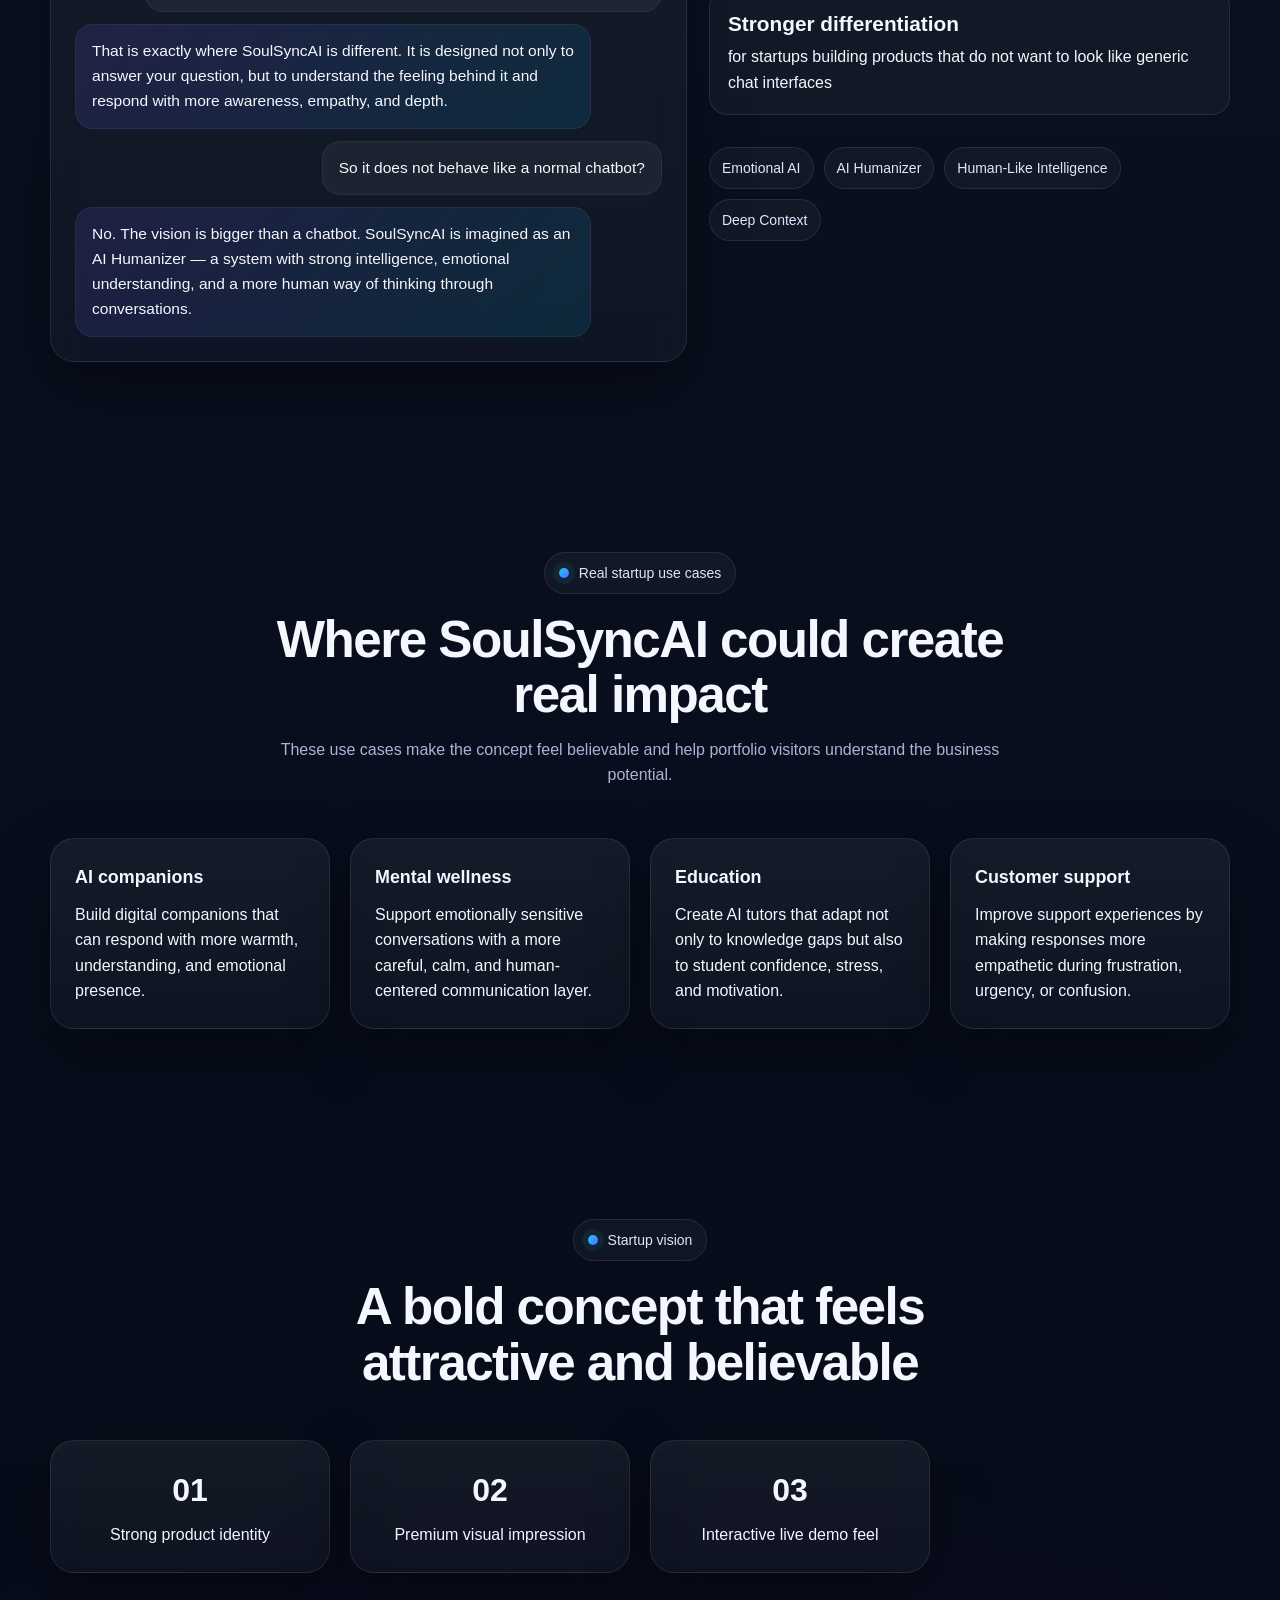
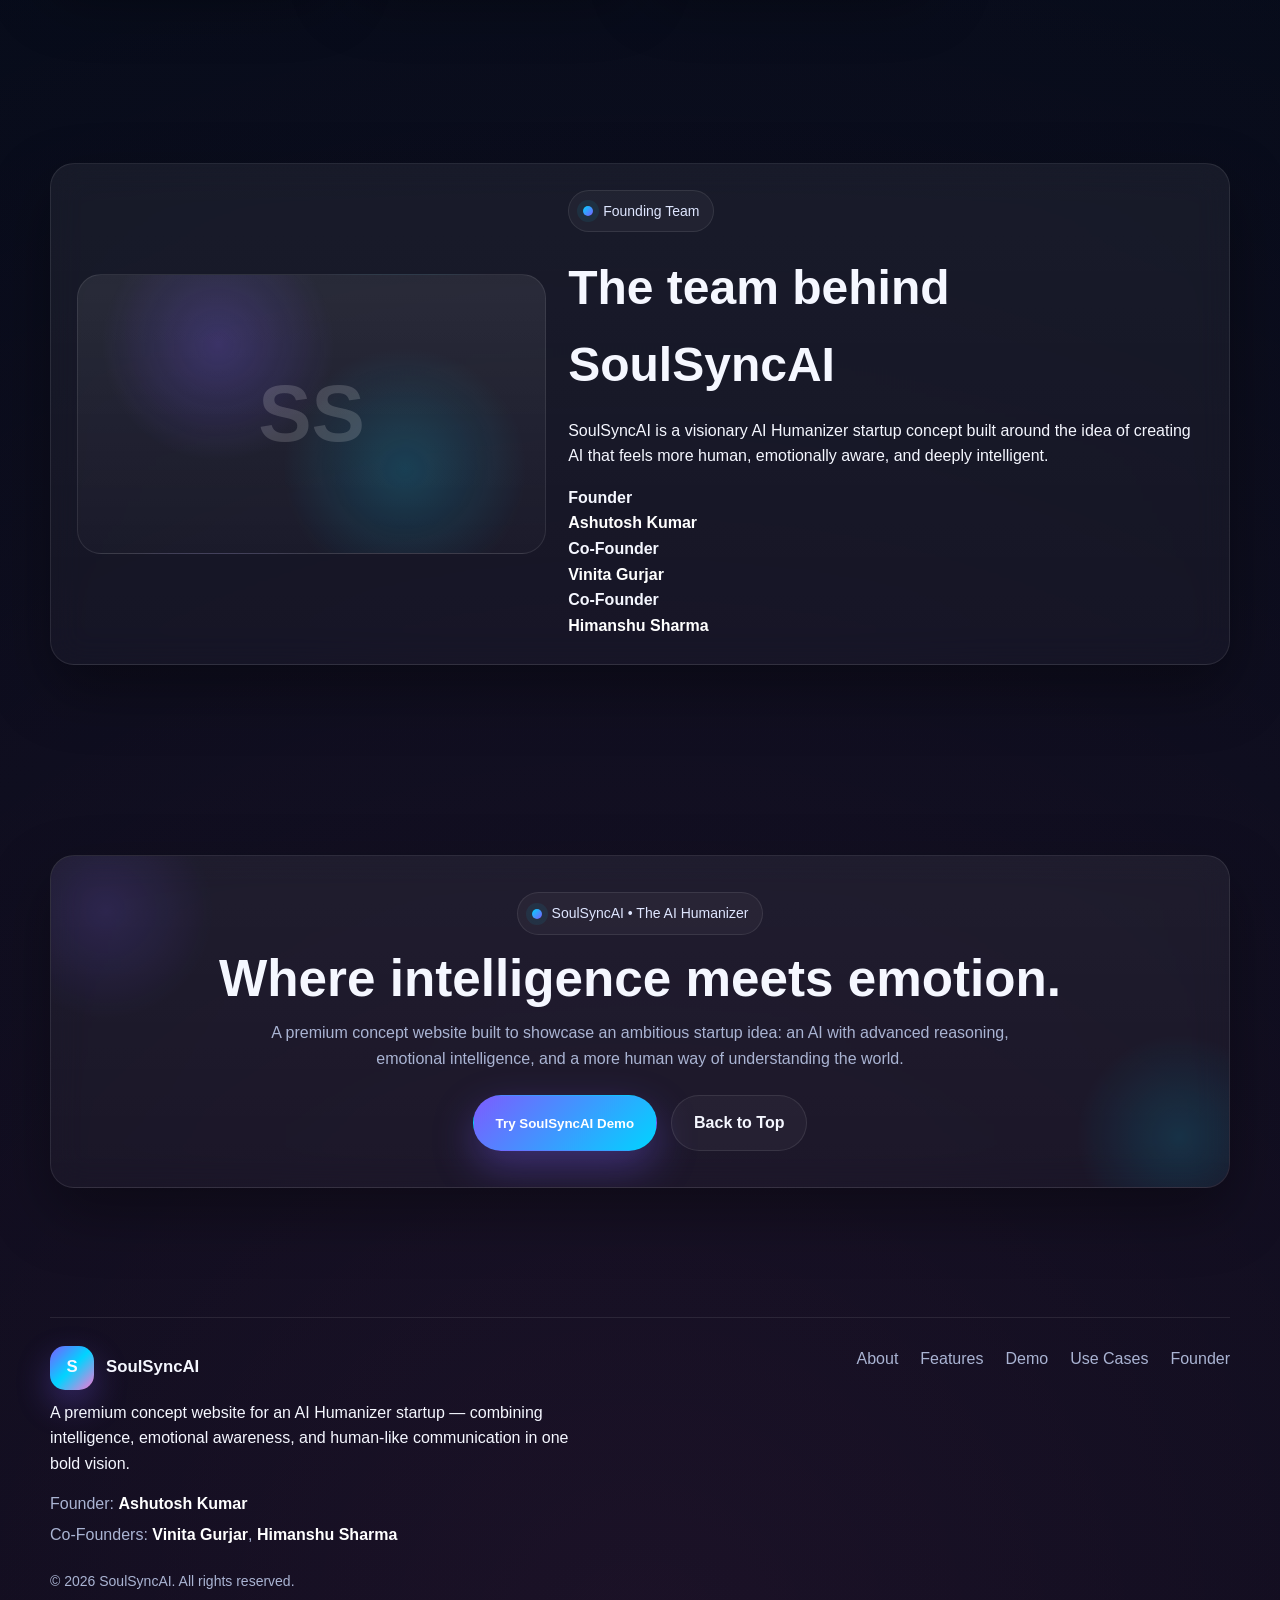
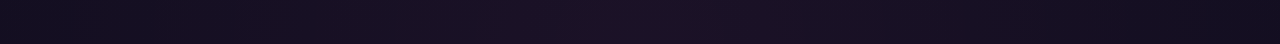
==== commit ff12aeec: "Changes in features" ====
--- a/landingpage.html
+++ b/landingpage.html
@@ -1185,9 +1185,7 @@
           Startup vision
         </div>
         <h2>A bold concept that feels attractive and believable</h2>
-        <p>
-          This website is built to make your startup idea look premium, futuristic, and portfolio-worthy.
-        </p>
+       
       </div>
 
       <div class="stats-grid">
@@ -1203,10 +1201,7 @@
           <h3>03</h3>
           <p>Interactive live demo feel</p>
         </div>
-        <div class="card stat-card fade-up">
-          <h3>04</h3>
-          <p>Perfect for portfolio showcase</p>
-        </div>
+        
       </div>
     </div>
   </section>
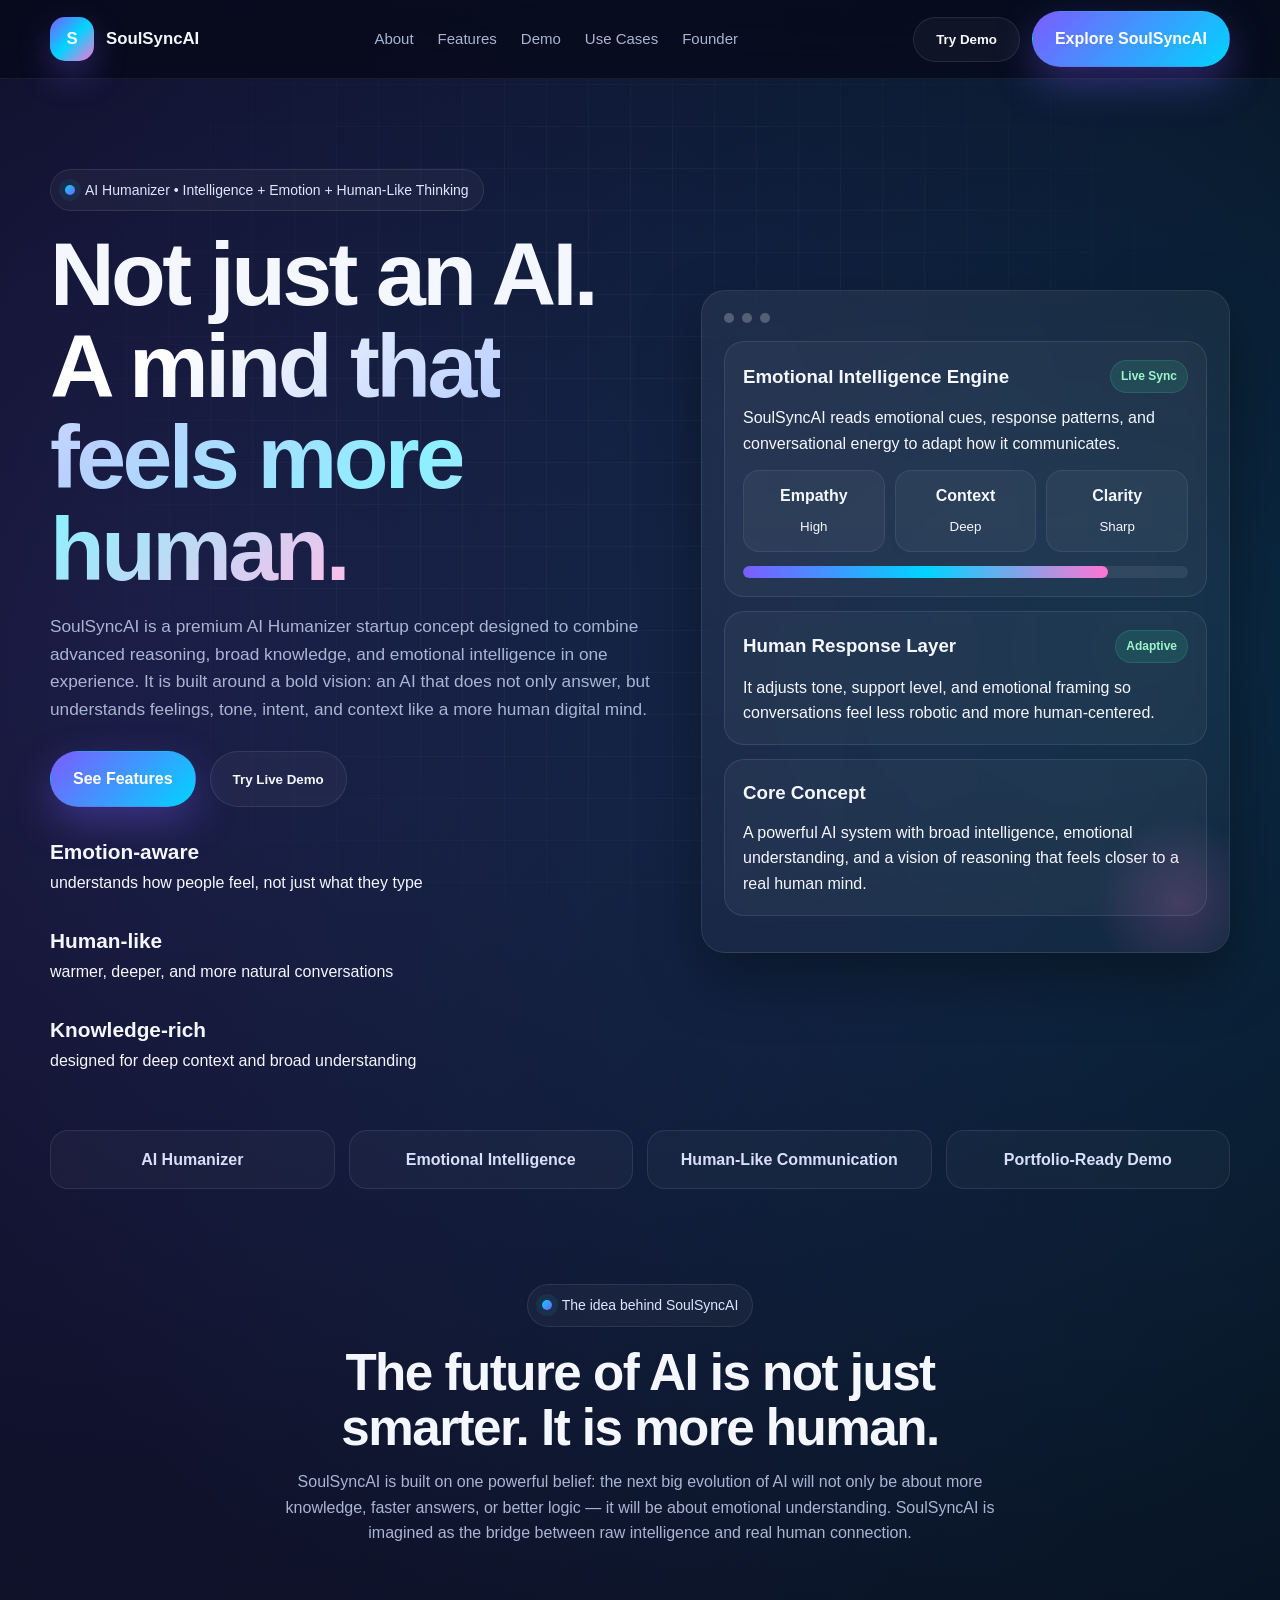
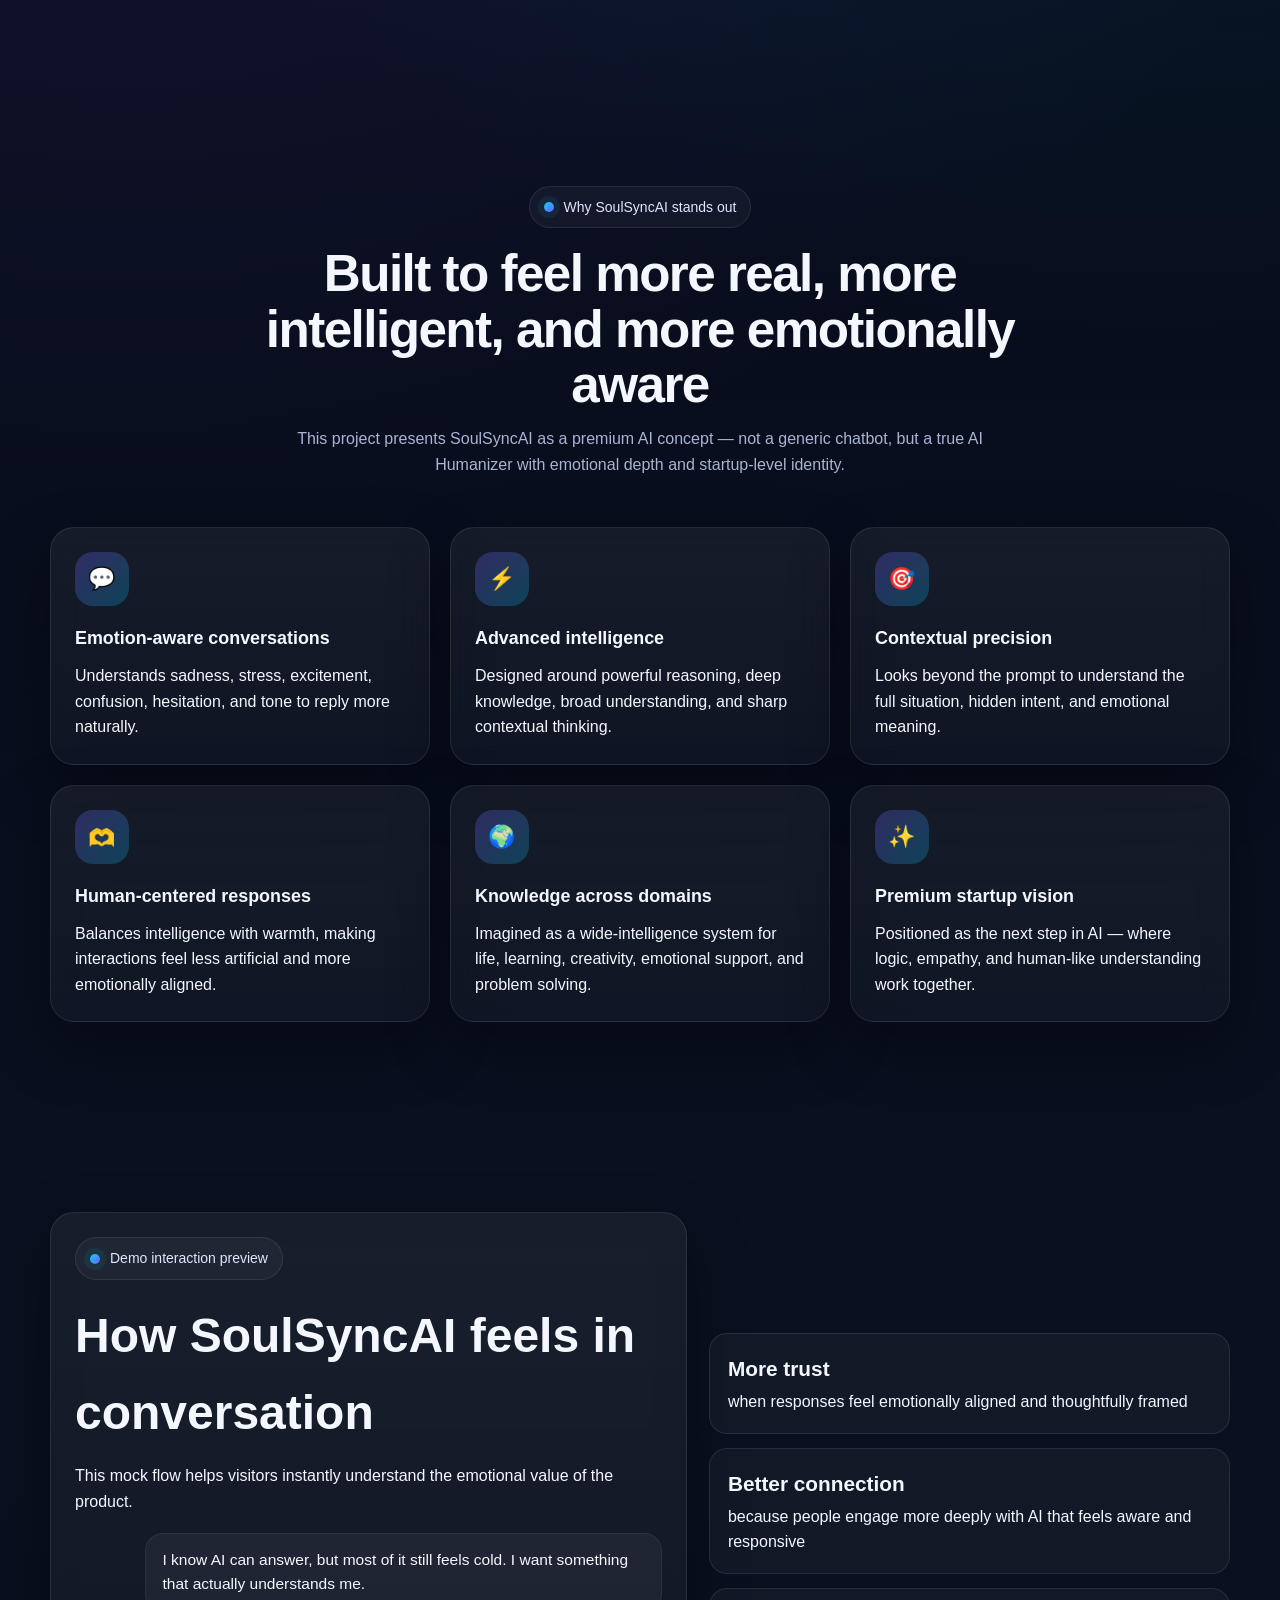
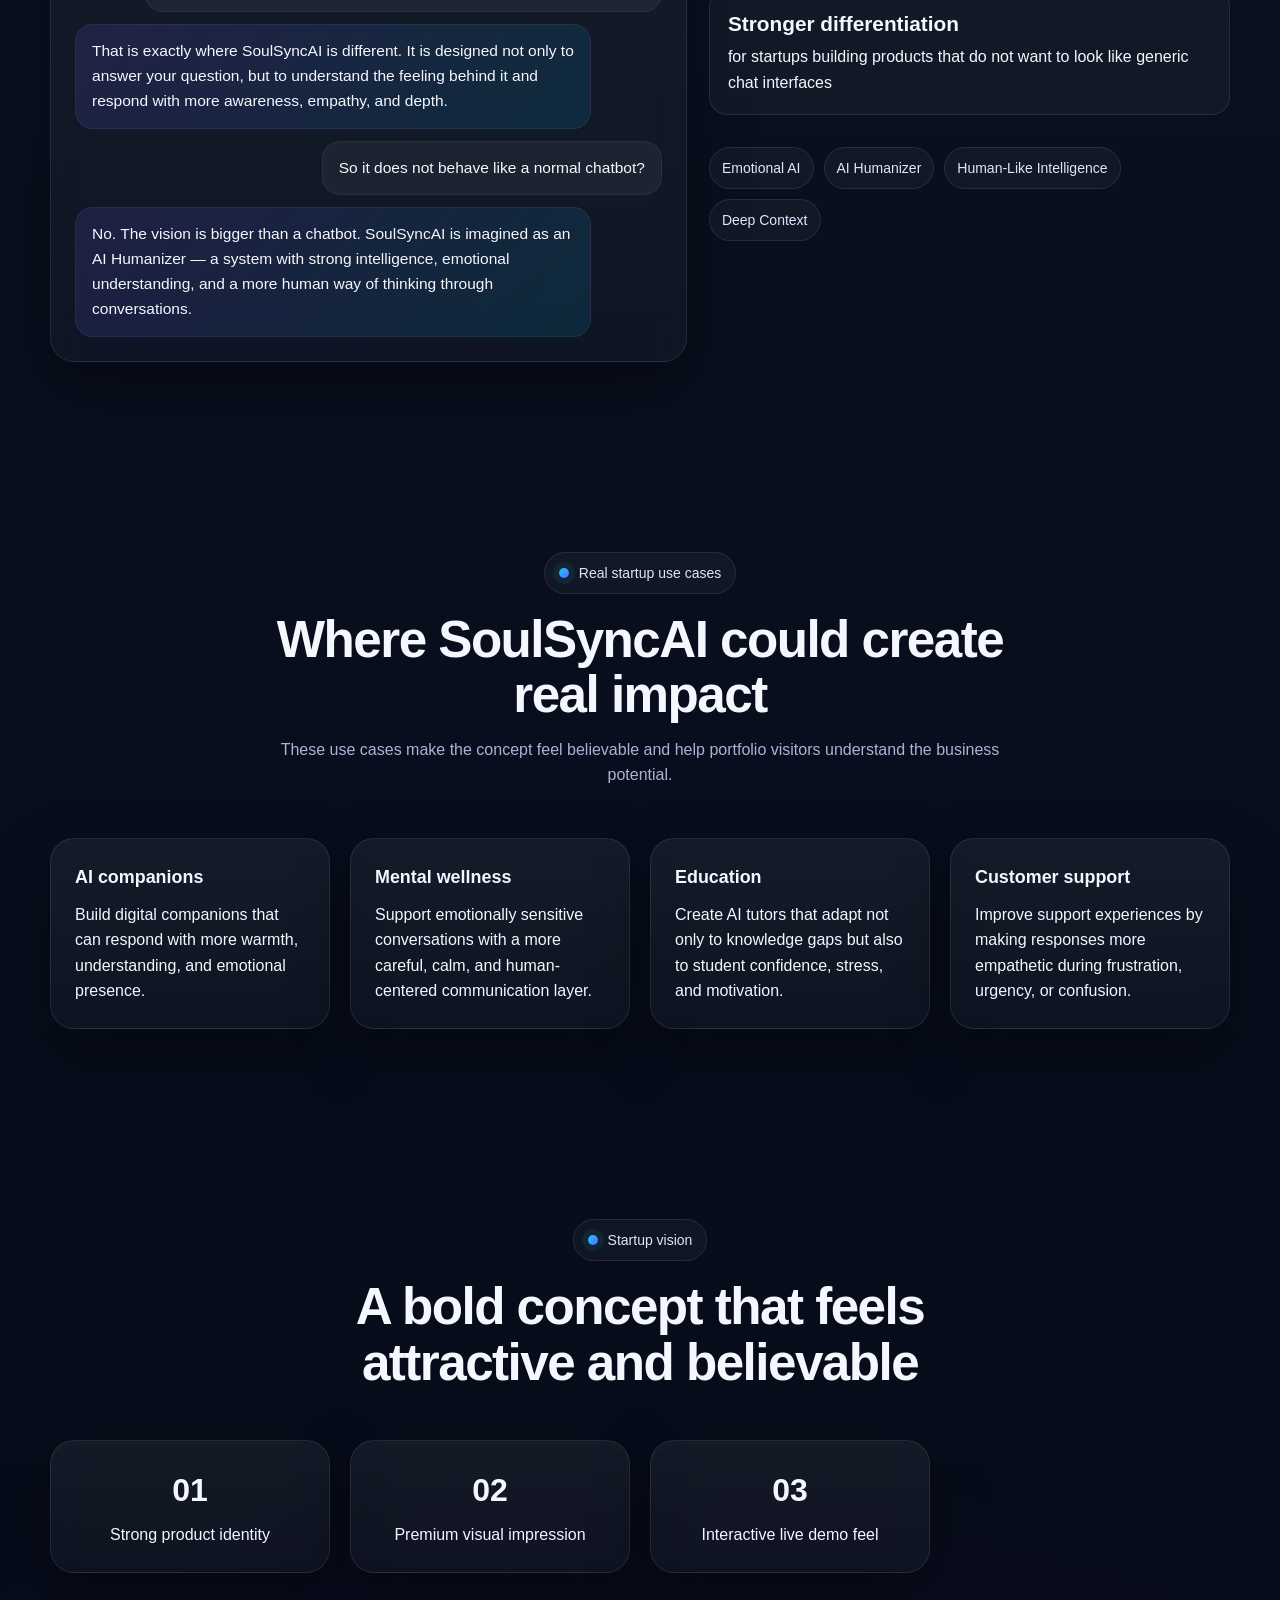
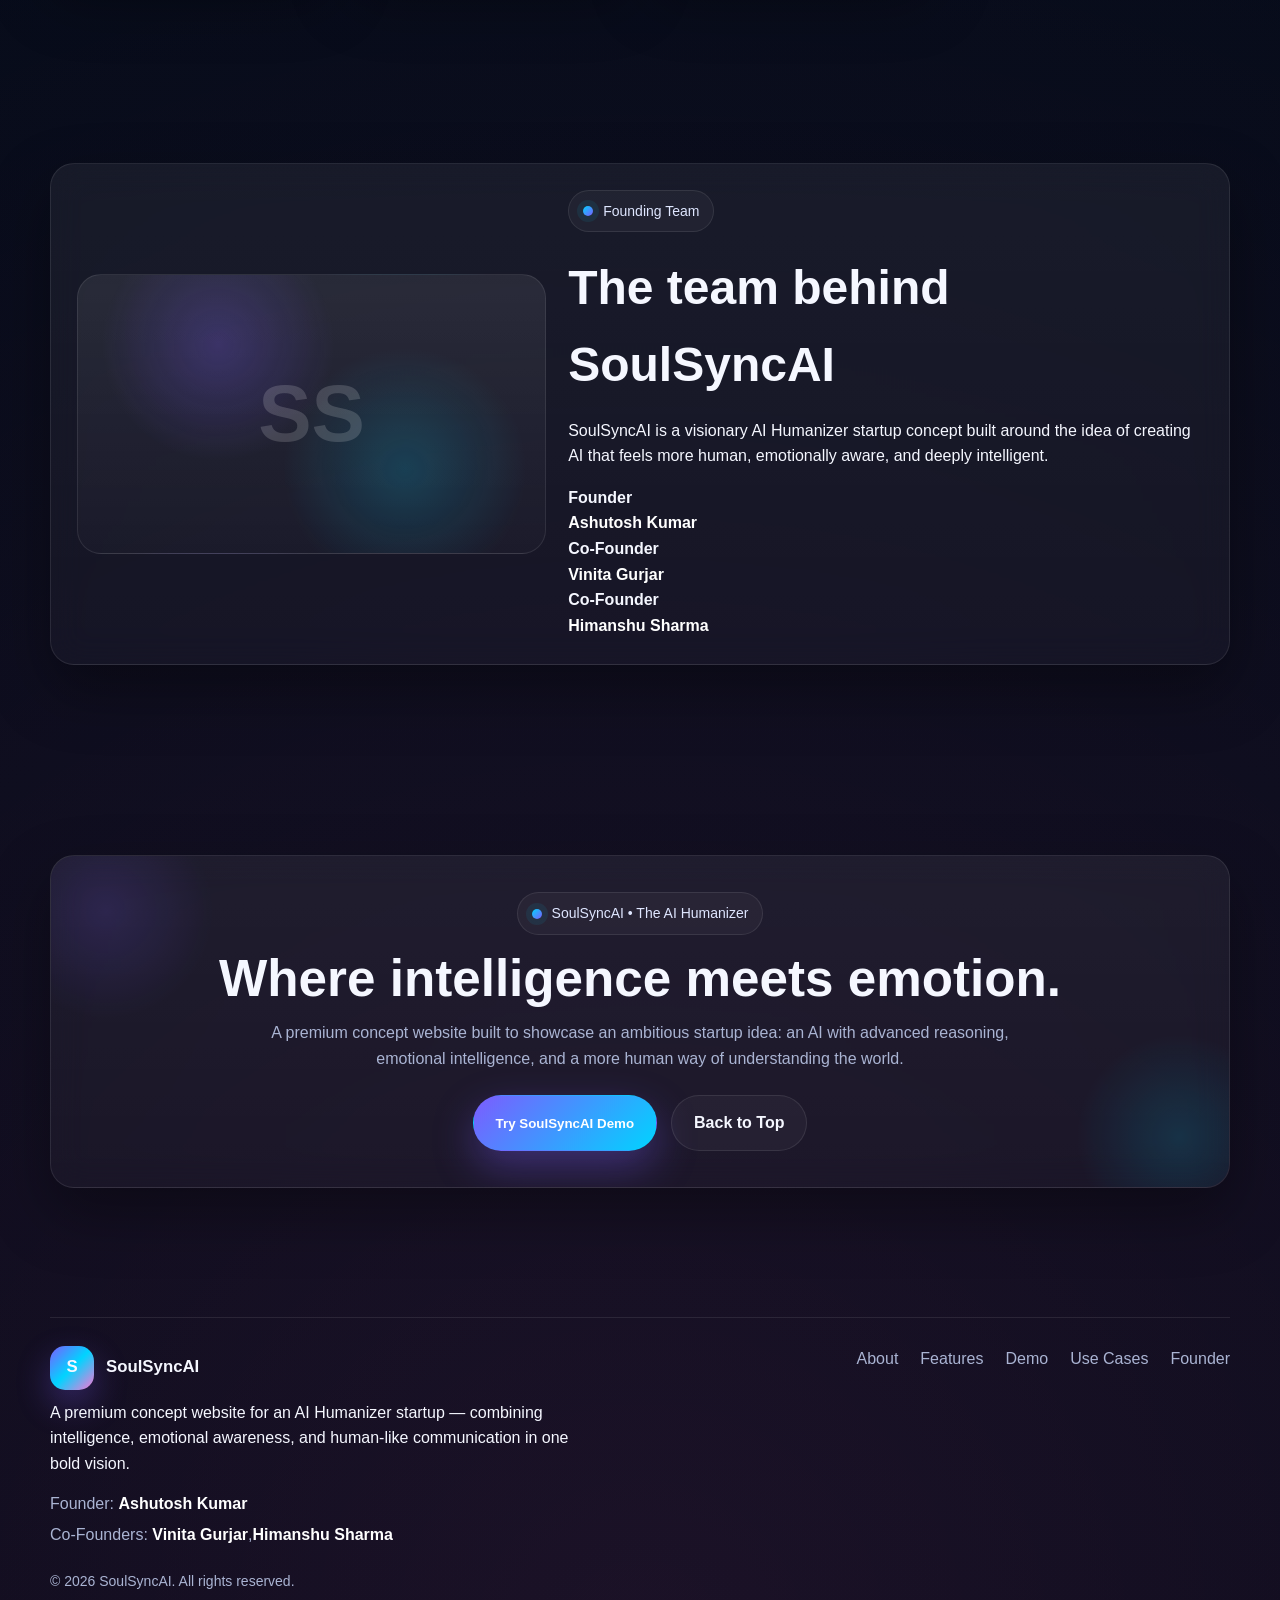
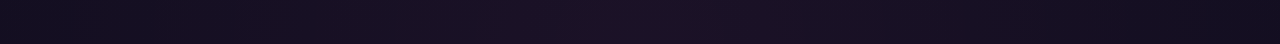
==== commit a5d3473c: "Add Fiverr" ====
--- a/landingpage.html
+++ b/landingpage.html
@@ -1283,7 +1283,7 @@
         </p>
        <div style="margin-top: 14px; color: var(--muted); display:grid; gap:6px;">
   <p>Founder: <strong style="color:white;">Ashutosh Kumar</strong></p>
-  <p>Co-Founders: <strong style="color:white;">Vinita Gurjar</strong>, <strong style="color:white;">Himanshu Sharma</strong></p>
+  <p>Co-Founders: <strong style="color:white;">Vinita Gurjar</strong>,<strong style="color:white;">Himanshu Sharma</strong></p>
 </div>
       </div>
 
